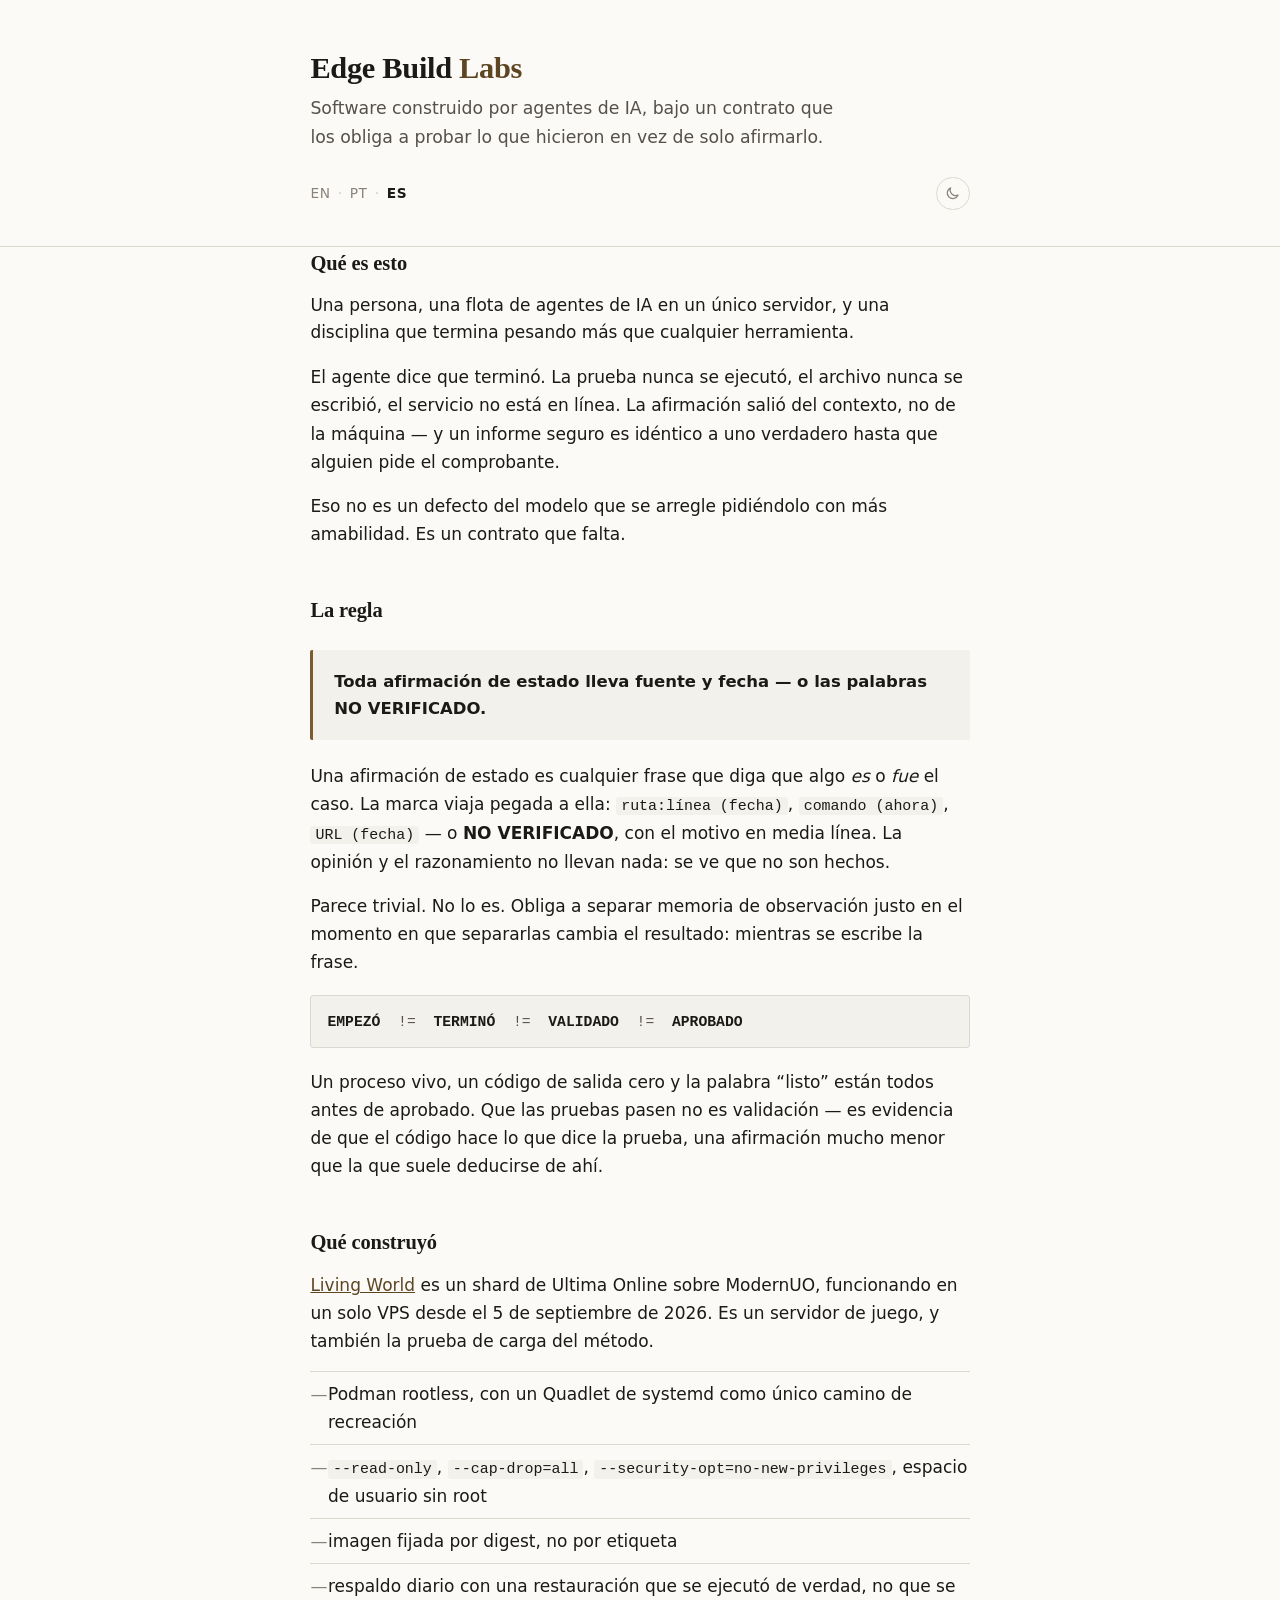
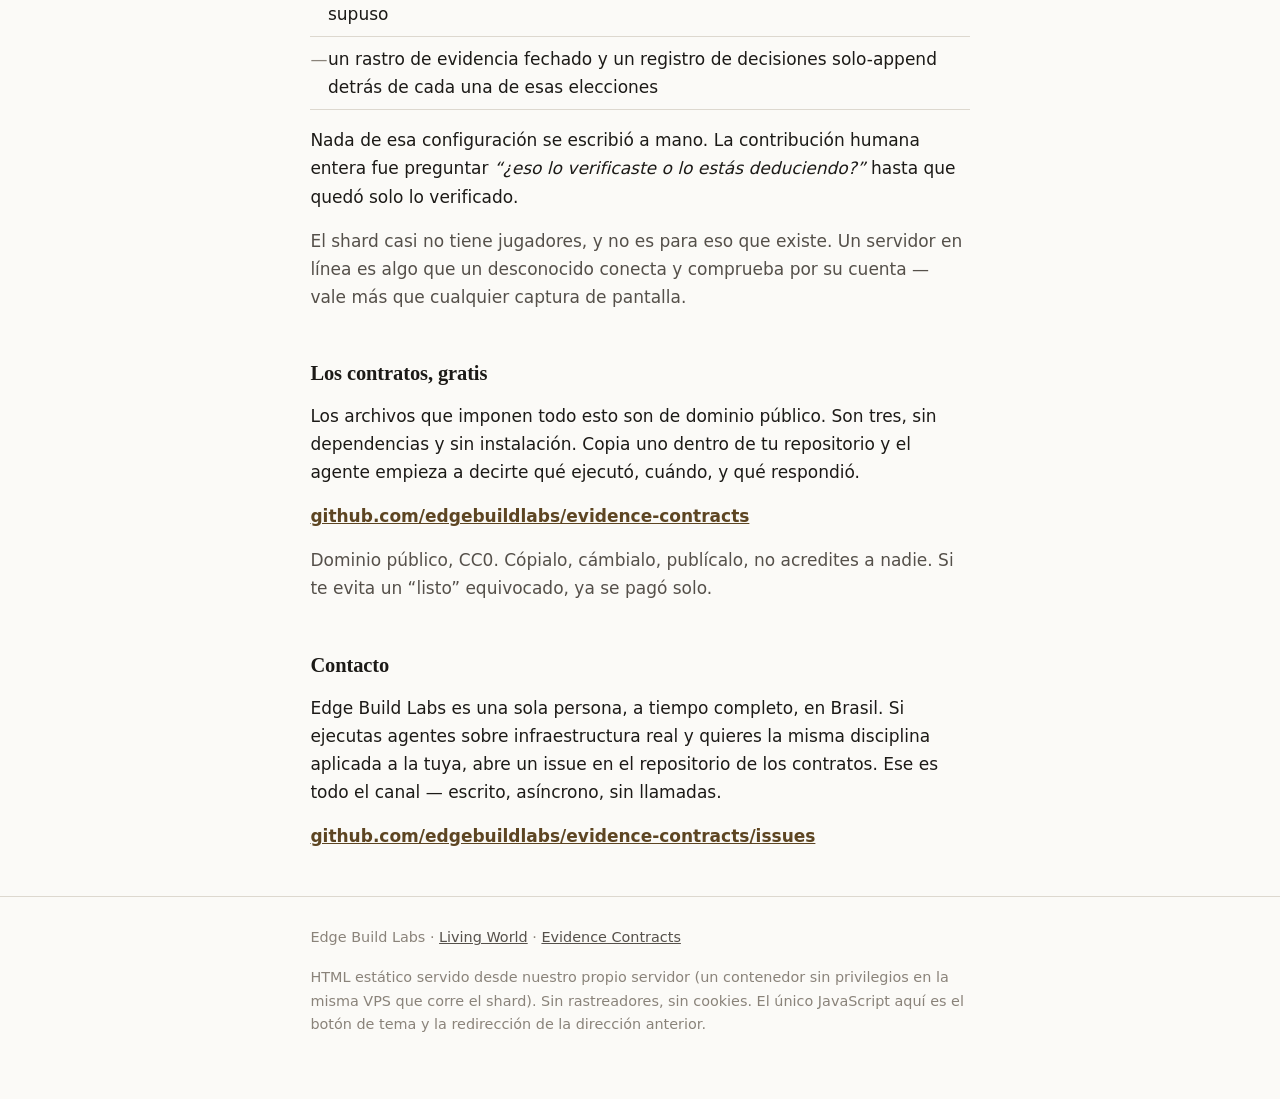
==== es/index.html @ a61e79c3 "Rodape: o site e servido do nosso proprio servidor desde 17/09, nao mais pelo GitHub Pages" ====
<!doctype html>
<html lang="es">
<head>
<meta charset="utf-8">
<script>if(location.hostname==="edgebuildlabs.github.io"){location.replace("https://edgebuildlabs.tech"+location.pathname+location.search+location.hash)}</script>
<script>(function(){var d=document.documentElement;d.className+=" js";try{var t=localStorage.getItem("theme");if(t==="dark"||t==="light"){d.setAttribute("data-theme",t)}}catch(e){}})();</script>
<meta name="viewport" content="width=device-width, initial-scale=1">
<title>Edge Build Labs — software construido por IA, bajo un contrato que la obliga a probar lo que hizo</title>
<meta name="description" content="Una persona, una flota de agentes de IA, y una disciplina: toda afirmación de estado lleva fuente y fecha, o las palabras NO VERIFICADO.">
<meta property="og:title" content="Edge Build Labs">
<meta property="og:description" content="Software construido por IA, bajo un contrato que la obliga a probar lo que hizo.">
<meta property="og:type" content="website">
<meta property="og:image" content="https://edgebuildlabs.tech/img/og-card-es.png">
<meta property="og:image:width" content="1200">
<meta property="og:image:height" content="630">
<meta property="og:image:alt" content="Edge Build Labs — software construido por IA, bajo un contrato que lo obliga a probar lo que hizo">
<meta name="twitter:card" content="summary_large_image">
<meta property="og:url" content="https://edgebuildlabs.tech/es/">
<link rel="canonical" href="https://edgebuildlabs.tech/es/">
<link rel="alternate" hreflang="en" href="https://edgebuildlabs.tech/">
<link rel="alternate" hreflang="pt" href="https://edgebuildlabs.tech/pt/">
<link rel="alternate" hreflang="es" href="https://edgebuildlabs.tech/es/">
<link rel="icon" href="/favicon.svg" type="image/svg+xml">
<link rel="stylesheet" href="../css/style.css">
<script src="../js/theme.js" defer></script>
</head>
<body>

<header>
  <div class="wrap">
    <h1 class="brand">Edge Build<span>&nbsp;Labs</span></h1>
    <p class="tagline">Software construido por agentes de IA, bajo un contrato que los obliga a probar lo que hicieron en vez de solo afirmarlo.</p>
    <nav class="lang">
      <a href="/">EN</a><span class="sep">·</span><a href="/pt/">PT</a><span class="sep">·</span><strong>ES</strong>
      <button type="button" id="theme-toggle" class="theme-toggle" aria-label="Tema oscuro" title="Tema oscuro" aria-pressed="false"><svg class="sun" viewBox="0 0 24 24" aria-hidden="true" focusable="false"><circle cx="12" cy="12" r="4"/><path d="M12 2v2M12 20v2M4.9 4.9l1.4 1.4M17.7 17.7l1.4 1.4M2 12h2M20 12h2M4.9 19.1l1.4-1.4M17.7 6.3l1.4-1.4"/></svg><svg class="moon" viewBox="0 0 24 24" aria-hidden="true" focusable="false"><path d="M20 14.5A8 8 0 0 1 9.5 4a8 8 0 1 0 10.5 10.5z"/></svg></button>
    </nav>
  </div>
</header>

<main class="wrap">

  <section>
    <h2>Qué es esto</h2>
    <p class="lead">Una persona, una flota de agentes de IA en un único servidor, y una disciplina que termina pesando más que cualquier herramienta.</p>
    <p>El agente dice que terminó. La prueba nunca se ejecutó, el archivo nunca se escribió, el servicio no está en línea. La afirmación salió del contexto, no de la máquina — y un informe seguro es idéntico a uno verdadero hasta que alguien pide el comprobante.</p>
    <p>Eso no es un defecto del modelo que se arregle pidiéndolo con más amabilidad. Es un contrato que falta.</p>
  </section>

  <section>
    <h2>La regla</h2>
    <blockquote class="rule">
      <p><strong>Toda afirmación de estado lleva fuente y fecha — o las palabras NO VERIFICADO.</strong></p>
    </blockquote>
    <p>Una afirmación de estado es cualquier frase que diga que algo <em>es</em> o <em>fue</em> el caso. La marca viaja pegada a ella: <code>ruta:línea (fecha)</code>, <code>comando (ahora)</code>, <code>URL (fecha)</code> — o <strong>NO VERIFICADO</strong>, con el motivo en media línea. La opinión y el razonamiento no llevan nada: se ve que no son hechos.</p>
    <p>Parece trivial. No lo es. Obliga a separar memoria de observación justo en el momento en que separarlas cambia el resultado: mientras se escribe la frase.</p>
    <div class="ladder"><b>EMPEZÓ</b> &nbsp;!=&nbsp; <b>TERMINÓ</b> &nbsp;!=&nbsp; <b>VALIDADO</b> &nbsp;!=&nbsp; <b>APROBADO</b></div>
    <p>Un proceso vivo, un código de salida cero y la palabra &ldquo;listo&rdquo; están todos antes de aprobado. Que las pruebas pasen no es validación — es evidencia de que el código hace lo que dice la prueba, una afirmación mucho menor que la que suele deducirse de ahí.</p>
  </section>

  <section>
    <h2>Qué construyó</h2>
    <p><a href="https://livingworld.edgebuildlabs.tech/">Living World</a> es un shard de Ultima Online sobre ModernUO, funcionando en un solo VPS desde el 5 de septiembre de 2026. Es un servidor de juego, y también la prueba de carga del método.</p>
    <ul class="facts">
      <li>Podman rootless, con un Quadlet de systemd como único camino de recreación</li>
      <li><code>--read-only</code>, <code>--cap-drop=all</code>, <code>--security-opt=no-new-privileges</code>, espacio de usuario sin root</li>
      <li>imagen fijada por digest, no por etiqueta</li>
      <li>respaldo diario con una restauración que se ejecutó de verdad, no que se supuso</li>
      <li>un rastro de evidencia fechado y un registro de decisiones solo-append detrás de cada una de esas elecciones</li>
    </ul>
    <p>Nada de esa configuración se escribió a mano. La contribución humana entera fue preguntar <em>&ldquo;¿eso lo verificaste o lo estás deduciendo?&rdquo;</em> hasta que quedó solo lo verificado.</p>
    <p class="quiet">El shard casi no tiene jugadores, y no es para eso que existe. Un servidor en línea es algo que un desconocido conecta y comprueba por su cuenta — vale más que cualquier captura de pantalla.</p>
  </section>

  <section>
    <h2>Los contratos, gratis</h2>
    <p>Los archivos que imponen todo esto son de dominio público. Son tres, sin dependencias y sin instalación. Copia uno dentro de tu repositorio y el agente empieza a decirte qué ejecutó, cuándo, y qué respondió.</p>
    <p><a href="https://github.com/edgebuildlabs/evidence-contracts"><strong>github.com/edgebuildlabs/evidence-contracts</strong></a></p>
    <p class="quiet">Dominio público, CC0. Cópialo, cámbialo, publícalo, no acredites a nadie. Si te evita un &ldquo;listo&rdquo; equivocado, ya se pagó solo.</p>
  </section>

  <section>
    <h2>Contacto</h2>
    <p>Edge Build Labs es una sola persona, a tiempo completo, en Brasil. Si ejecutas agentes sobre infraestructura real y quieres la misma disciplina aplicada a la tuya, abre un issue en el repositorio de los contratos. Ese es todo el canal — escrito, asíncrono, sin llamadas.</p>
    <p><a href="https://github.com/edgebuildlabs/evidence-contracts/issues"><strong>github.com/edgebuildlabs/evidence-contracts/issues</strong></a></p>
  </section>

</main>

<footer>
  <div class="wrap">
    <p>Edge Build Labs · <a href="https://livingworld.edgebuildlabs.tech/">Living World</a> · <a href="https://github.com/edgebuildlabs/evidence-contracts">Evidence Contracts</a></p>
    <p>HTML estático servido desde nuestro propio servidor (un contenedor sin privilegios en la misma VPS que corre el shard). Sin rastreadores, sin cookies. El único JavaScript aquí es el botón de tema y la redirección de la dirección anterior.</p>
  </div>
</footer>

</body>
</html>
---- css/style.css ----
/* Edge Build Labs — one stylesheet, no build, no CDN.
   Theme: light by default; dark when the visitor chose it (html[data-theme="dark"])
   or, with no choice stored, when the system prefers dark. */

:root {
  color-scheme: light;
  --bg:        #fbfaf7;
  --bg-panel:  #f3f1ec;
  --ink:       #1c1a17;
  --ink-soft:  #55504a;
  --ink-faint: #8a837a;
  --rule:      #ddd8cf;
  --accent:    #7a5c2e;
  --accent-ink:#5d4522;
  --icon-sun:  none;
  --icon-moon: block;
  --mono: ui-monospace, SFMono-Regular, "SF Mono", Menlo, Consolas, monospace;
  --sans: ui-sans-serif, system-ui, -apple-system, "Segoe UI", Roboto, Helvetica, Arial, sans-serif;
  --serif: Georgia, "Iowan Old Style", "Palatino Linotype", "Times New Roman", serif;
}

/* The dark set appears twice on purpose: once for the explicit choice, once for
   the system preference when nothing was chosen. Keep both in sync. */
:root[data-theme="dark"] {
  color-scheme: dark;
  --bg:        #14130f;
  --bg-panel:  #1d1b16;
  --ink:       #ece7dd;
  --ink-soft:  #b3aca0;
  --ink-faint: #7e776c;
  --rule:      #33302a;
  --accent:    #d7b174;
  --accent-ink:#e6c68f;
  --icon-sun:  block;
  --icon-moon: none;
}

@media (prefers-color-scheme: dark) {
  :root:not([data-theme="light"]) {
    color-scheme: dark;
    --bg:        #14130f;
    --bg-panel:  #1d1b16;
    --ink:       #ece7dd;
    --ink-soft:  #b3aca0;
    --ink-faint: #7e776c;
    --rule:      #33302a;
    --accent:    #d7b174;
    --accent-ink:#e6c68f;
    --icon-sun:  block;
    --icon-moon: none;
  }
}

* { box-sizing: border-box; }

html { -webkit-text-size-adjust: 100%; }

body {
  margin: 0;
  background: var(--bg);
  color: var(--ink);
  font-family: var(--sans);
  font-size: 17px;
  line-height: 1.65;
}

.wrap {
  max-width: 44rem;
  margin: 0 auto;
  padding: 0 1.4rem;
}

/* ---------- header ---------- */

header {
  border-bottom: 1px solid var(--rule);
  padding: 3.2rem 0 2.2rem;
}

.brand {
  font-family: var(--serif);
  font-size: 1.9rem;
  line-height: 1.15;
  letter-spacing: -0.01em;
  margin: 0 0 0.5rem;
}

.brand span { color: var(--accent-ink); }

.tagline {
  margin: 0;
  color: var(--ink-soft);
  font-size: 1.08rem;
  max-width: 34rem;
}

nav.lang {
  display: flex;
  align-items: center;
  margin-top: 1.6rem;
  font-size: 0.86rem;
  letter-spacing: 0.04em;
  text-transform: uppercase;
  color: var(--ink-faint);
}

nav.lang a { color: var(--ink-faint); text-decoration: none; }
nav.lang a:hover { color: var(--accent-ink); text-decoration: underline; }
nav.lang strong { color: var(--ink); font-weight: 600; }
nav.lang .sep { opacity: 0.4; padding: 0 0.45rem; }

/* ---------- theme switch (shown only when the script is running) ---------- */

.theme-toggle { display: none; }

html.js .theme-toggle {
  display: inline-flex;
  align-items: center;
  justify-content: center;
  margin-left: auto;
  width: 2.1rem;
  height: 2.1rem;
  padding: 0;
  border: 1px solid var(--rule);
  border-radius: 999px;
  background: transparent;
  color: var(--ink-faint);
  cursor: pointer;
  -webkit-appearance: none;
  appearance: none;
}

.theme-toggle:hover { color: var(--accent-ink); border-color: var(--accent); }
.theme-toggle:focus-visible { outline: 2px solid var(--accent); outline-offset: 2px; }

.theme-toggle svg {
  width: 1.05rem;
  height: 1.05rem;
  fill: none;
  stroke: currentColor;
  stroke-width: 1.8;
  stroke-linecap: round;
  stroke-linejoin: round;
}

.theme-toggle .sun  { display: var(--icon-sun); }
.theme-toggle .moon { display: var(--icon-moon); }

/* ---------- sections ---------- */

main { padding: 2.6rem 0 1rem; }

section { margin: 0 0 2.9rem; }

h2 {
  font-family: var(--serif);
  font-size: 1.28rem;
  font-weight: 600;
  letter-spacing: -0.005em;
  margin: 0 0 0.7rem;
}

p { margin: 0 0 1rem; }

a { color: var(--accent-ink); }
a:hover { text-decoration-thickness: 2px; }

strong { font-weight: 640; }

.lead { font-size: 1.06rem; }

.quiet { color: var(--ink-soft); }

/* ---------- the rule block ---------- */

blockquote.rule {
  margin: 1.4rem 0;
  padding: 1.1rem 1.3rem;
  background: var(--bg-panel);
  border-left: 3px solid var(--accent);
  border-radius: 2px;
}

blockquote.rule p { margin: 0; font-size: 1.03rem; }

/* ---------- ladder ---------- */

.ladder {
  font-family: var(--mono);
  font-size: 0.92rem;
  background: var(--bg-panel);
  border: 1px solid var(--rule);
  border-radius: 3px;
  padding: 0.85rem 1rem;
  margin: 1.2rem 0;
  overflow-x: auto;
  white-space: nowrap;
  color: var(--ink-soft);
}

.ladder b { color: var(--ink); font-weight: 600; }

/* ---------- fact list ---------- */

ul.facts {
  list-style: none;
  margin: 1rem 0;
  padding: 0;
}

ul.facts li {
  padding: 0.5rem 0 0.5rem 1.1rem;
  border-top: 1px solid var(--rule);
  position: relative;
}

ul.facts li:last-child { border-bottom: 1px solid var(--rule); }

ul.facts li::before {
  content: "\2014";
  position: absolute;
  left: 0;
  color: var(--ink-faint);
}

code {
  font-family: var(--mono);
  font-size: 0.88em;
  background: var(--bg-panel);
  padding: 0.08em 0.34em;
  border-radius: 3px;
}

/* ---------- footer ---------- */

footer {
  border-top: 1px solid var(--rule);
  margin-top: 1.5rem;
  padding: 1.8rem 0 3rem;
  color: var(--ink-faint);
  font-size: 0.9rem;
}

footer a { color: var(--ink-soft); }

/* ---------- small screens ---------- */

@media (max-width: 30rem) {
  body { font-size: 16px; }
  header { padding-top: 2.4rem; }
  .brand { font-size: 1.6rem; }
}

@media (prefers-reduced-motion: no-preference) {
  a { transition: color 120ms ease; }
}
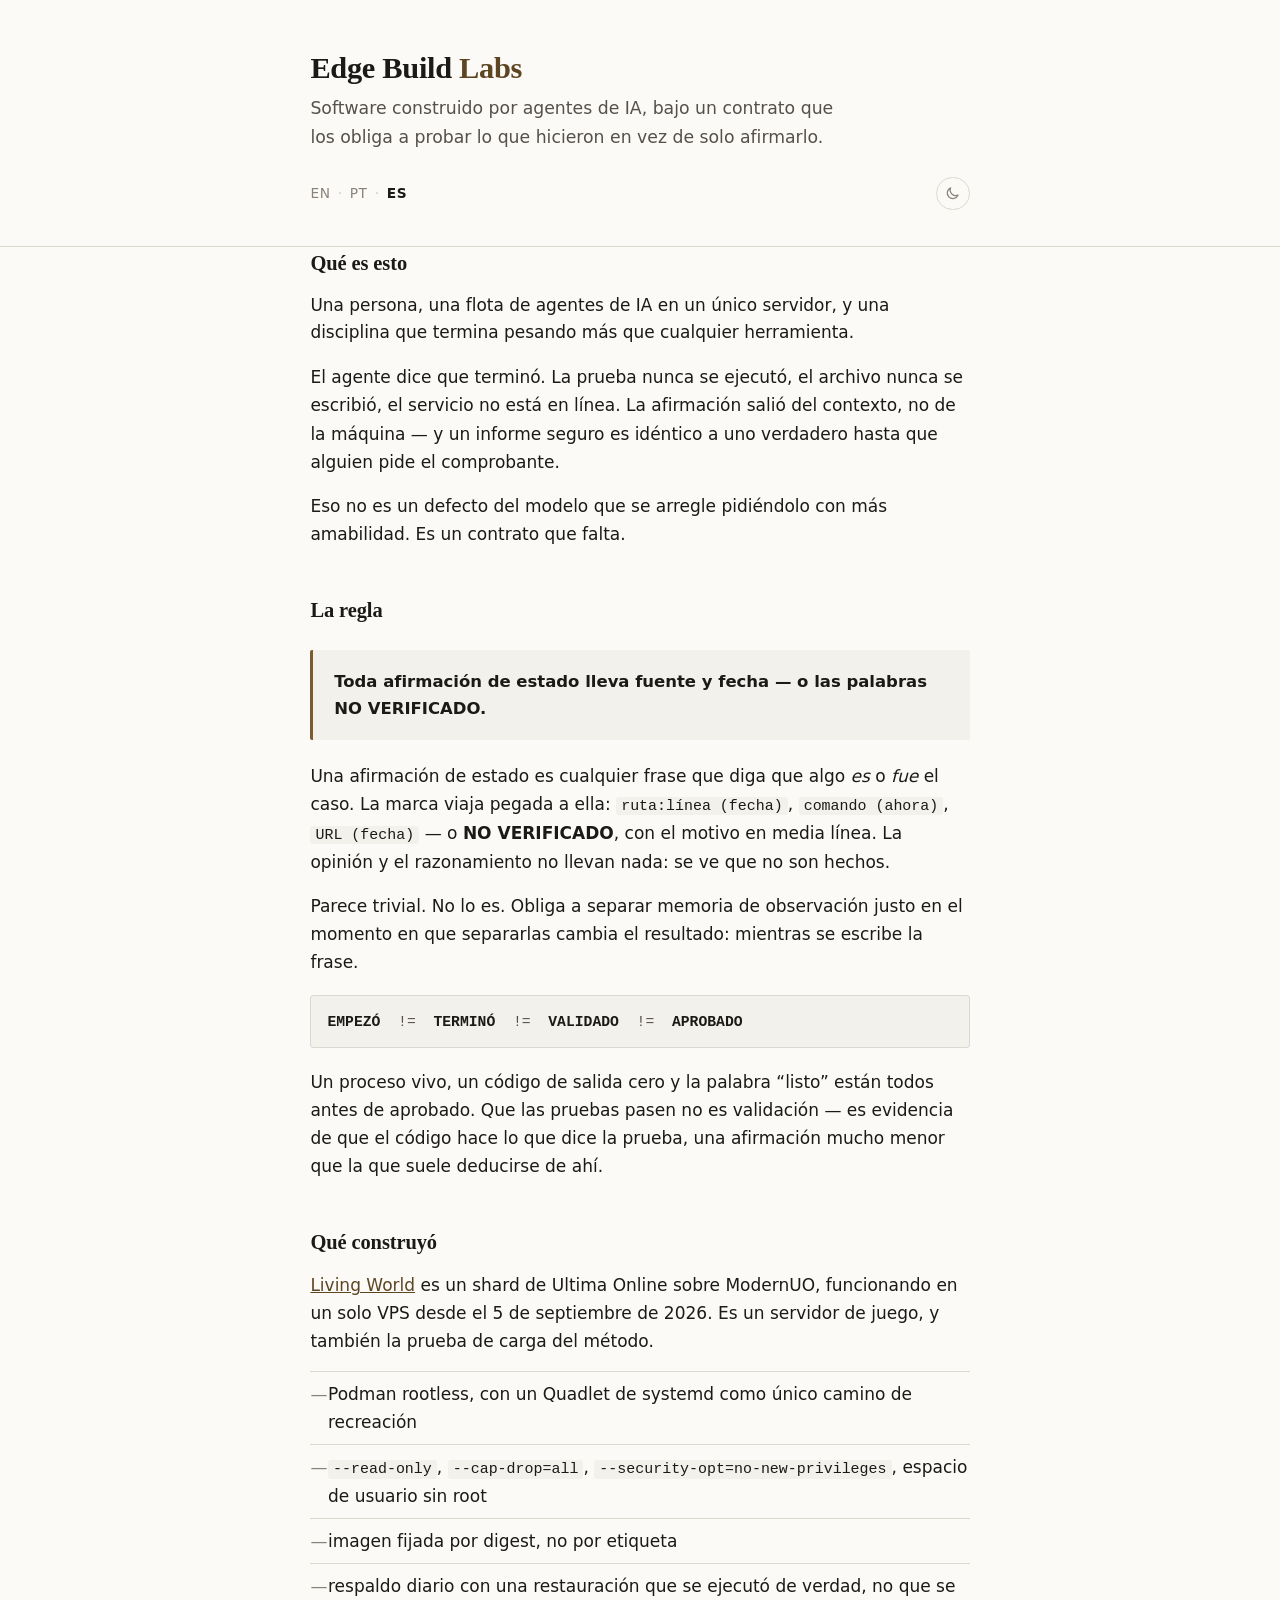
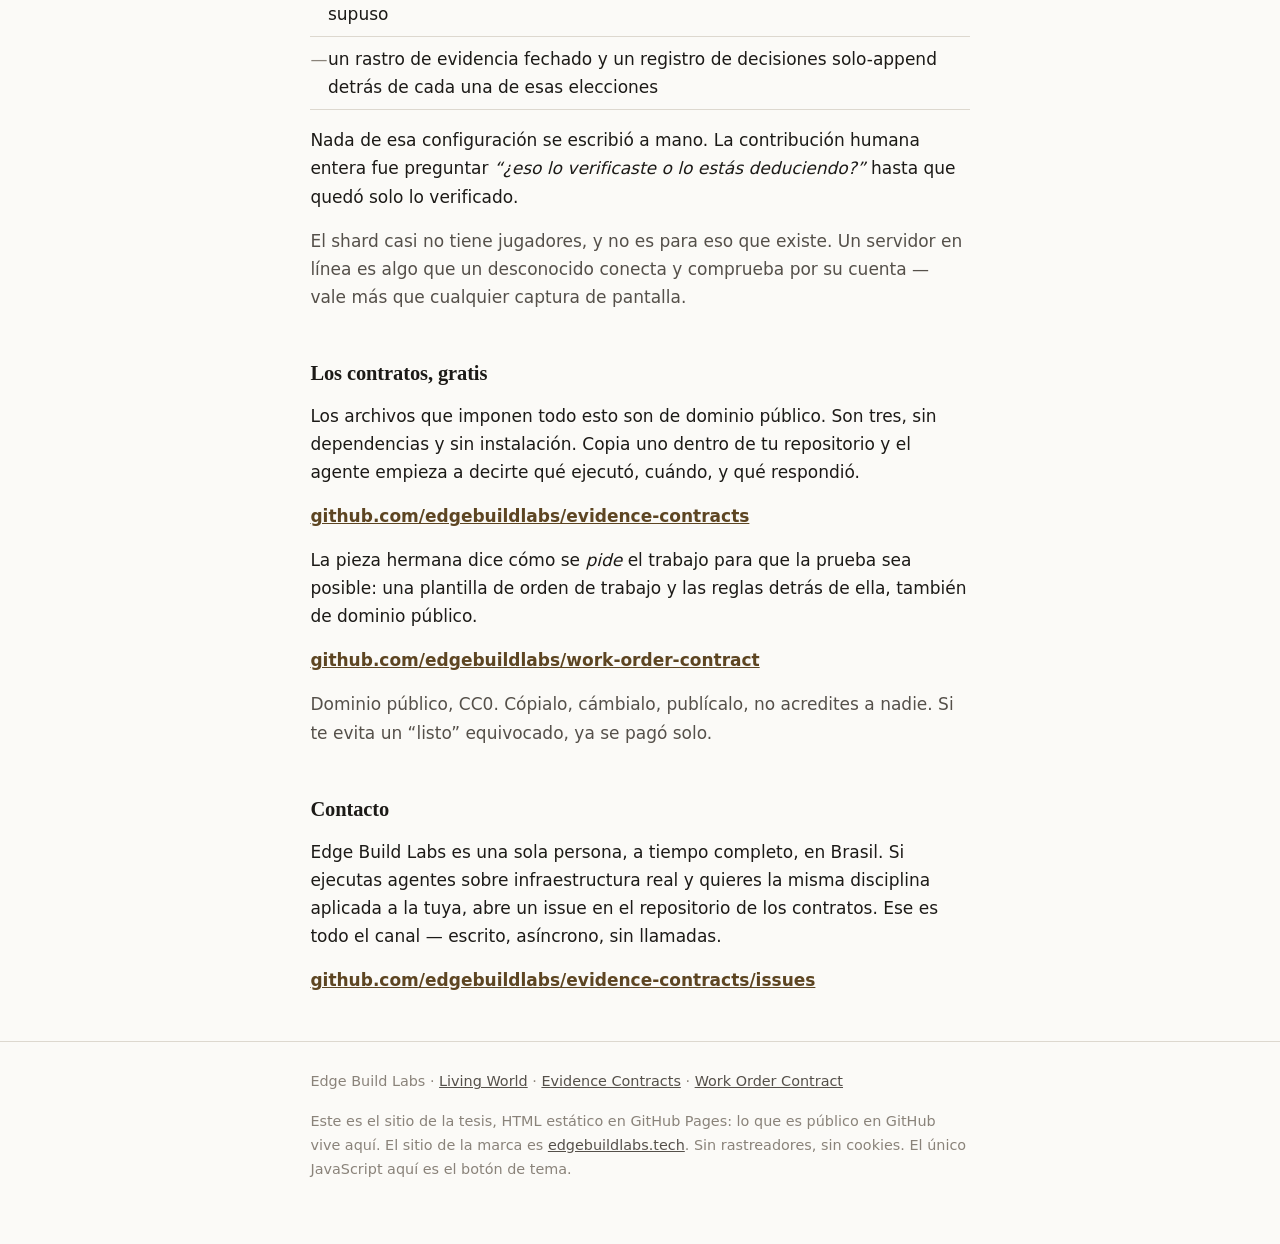
==== commit dee8de3c: "O github.io volta a ser o site da tese: sem redirect, metadados proprios, secao dos contratos ganha " ====
--- a/es/index.html
+++ b/es/index.html
@@ -2,7 +2,6 @@
 <html lang="es">
 <head>
 <meta charset="utf-8">
-<script>if(location.hostname==="edgebuildlabs.github.io"){location.replace("https://edgebuildlabs.tech"+location.pathname+location.search+location.hash)}</script>
 <script>(function(){var d=document.documentElement;d.className+=" js";try{var t=localStorage.getItem("theme");if(t==="dark"||t==="light"){d.setAttribute("data-theme",t)}}catch(e){}})();</script>
 <meta name="viewport" content="width=device-width, initial-scale=1">
 <title>Edge Build Labs — software construido por IA, bajo un contrato que la obliga a probar lo que hizo</title>
@@ -15,11 +14,11 @@
 <meta property="og:image:height" content="630">
 <meta property="og:image:alt" content="Edge Build Labs — software construido por IA, bajo un contrato que lo obliga a probar lo que hizo">
 <meta name="twitter:card" content="summary_large_image">
-<meta property="og:url" content="https://edgebuildlabs.tech/es/">
-<link rel="canonical" href="https://edgebuildlabs.tech/es/">
-<link rel="alternate" hreflang="en" href="https://edgebuildlabs.tech/">
-<link rel="alternate" hreflang="pt" href="https://edgebuildlabs.tech/pt/">
-<link rel="alternate" hreflang="es" href="https://edgebuildlabs.tech/es/">
+<meta property="og:url" content="https://edgebuildlabs.github.io/es/">
+<link rel="canonical" href="https://edgebuildlabs.github.io/es/">
+<link rel="alternate" hreflang="en" href="https://edgebuildlabs.github.io/">
+<link rel="alternate" hreflang="pt" href="https://edgebuildlabs.github.io/pt/">
+<link rel="alternate" hreflang="es" href="https://edgebuildlabs.github.io/es/">
 <link rel="icon" href="/favicon.svg" type="image/svg+xml">
 <link rel="stylesheet" href="../css/style.css">
 <script src="../js/theme.js" defer></script>
@@ -75,6 +74,8 @@
     <h2>Los contratos, gratis</h2>
     <p>Los archivos que imponen todo esto son de dominio público. Son tres, sin dependencias y sin instalación. Copia uno dentro de tu repositorio y el agente empieza a decirte qué ejecutó, cuándo, y qué respondió.</p>
     <p><a href="https://github.com/edgebuildlabs/evidence-contracts"><strong>github.com/edgebuildlabs/evidence-contracts</strong></a></p>
+    <p>La pieza hermana dice cómo se <em>pide</em> el trabajo para que la prueba sea posible: una plantilla de orden de trabajo y las reglas detrás de ella, también de dominio público.</p>
+    <p><a href="https://github.com/edgebuildlabs/work-order-contract"><strong>github.com/edgebuildlabs/work-order-contract</strong></a></p>
     <p class="quiet">Dominio público, CC0. Cópialo, cámbialo, publícalo, no acredites a nadie. Si te evita un &ldquo;listo&rdquo; equivocado, ya se pagó solo.</p>
   </section>
 
@@ -88,8 +89,8 @@
 
 <footer>
   <div class="wrap">
-    <p>Edge Build Labs · <a href="https://livingworld.edgebuildlabs.tech/">Living World</a> · <a href="https://github.com/edgebuildlabs/evidence-contracts">Evidence Contracts</a></p>
-    <p>HTML estático servido desde nuestro propio servidor (un contenedor sin privilegios en la misma VPS que corre el shard). Sin rastreadores, sin cookies. El único JavaScript aquí es el botón de tema y la redirección de la dirección anterior.</p>
+    <p>Edge Build Labs · <a href="https://livingworld.edgebuildlabs.tech/">Living World</a> · <a href="https://github.com/edgebuildlabs/evidence-contracts">Evidence Contracts</a> · <a href="https://github.com/edgebuildlabs/work-order-contract">Work Order Contract</a></p>
+    <p>Este es el sitio de la tesis, HTML estático en GitHub Pages: lo que es público en GitHub vive aquí. El sitio de la marca es <a href="https://edgebuildlabs.tech/">edgebuildlabs.tech</a>. Sin rastreadores, sin cookies. El único JavaScript aquí es el botón de tema.</p>
   </div>
 </footer>
 
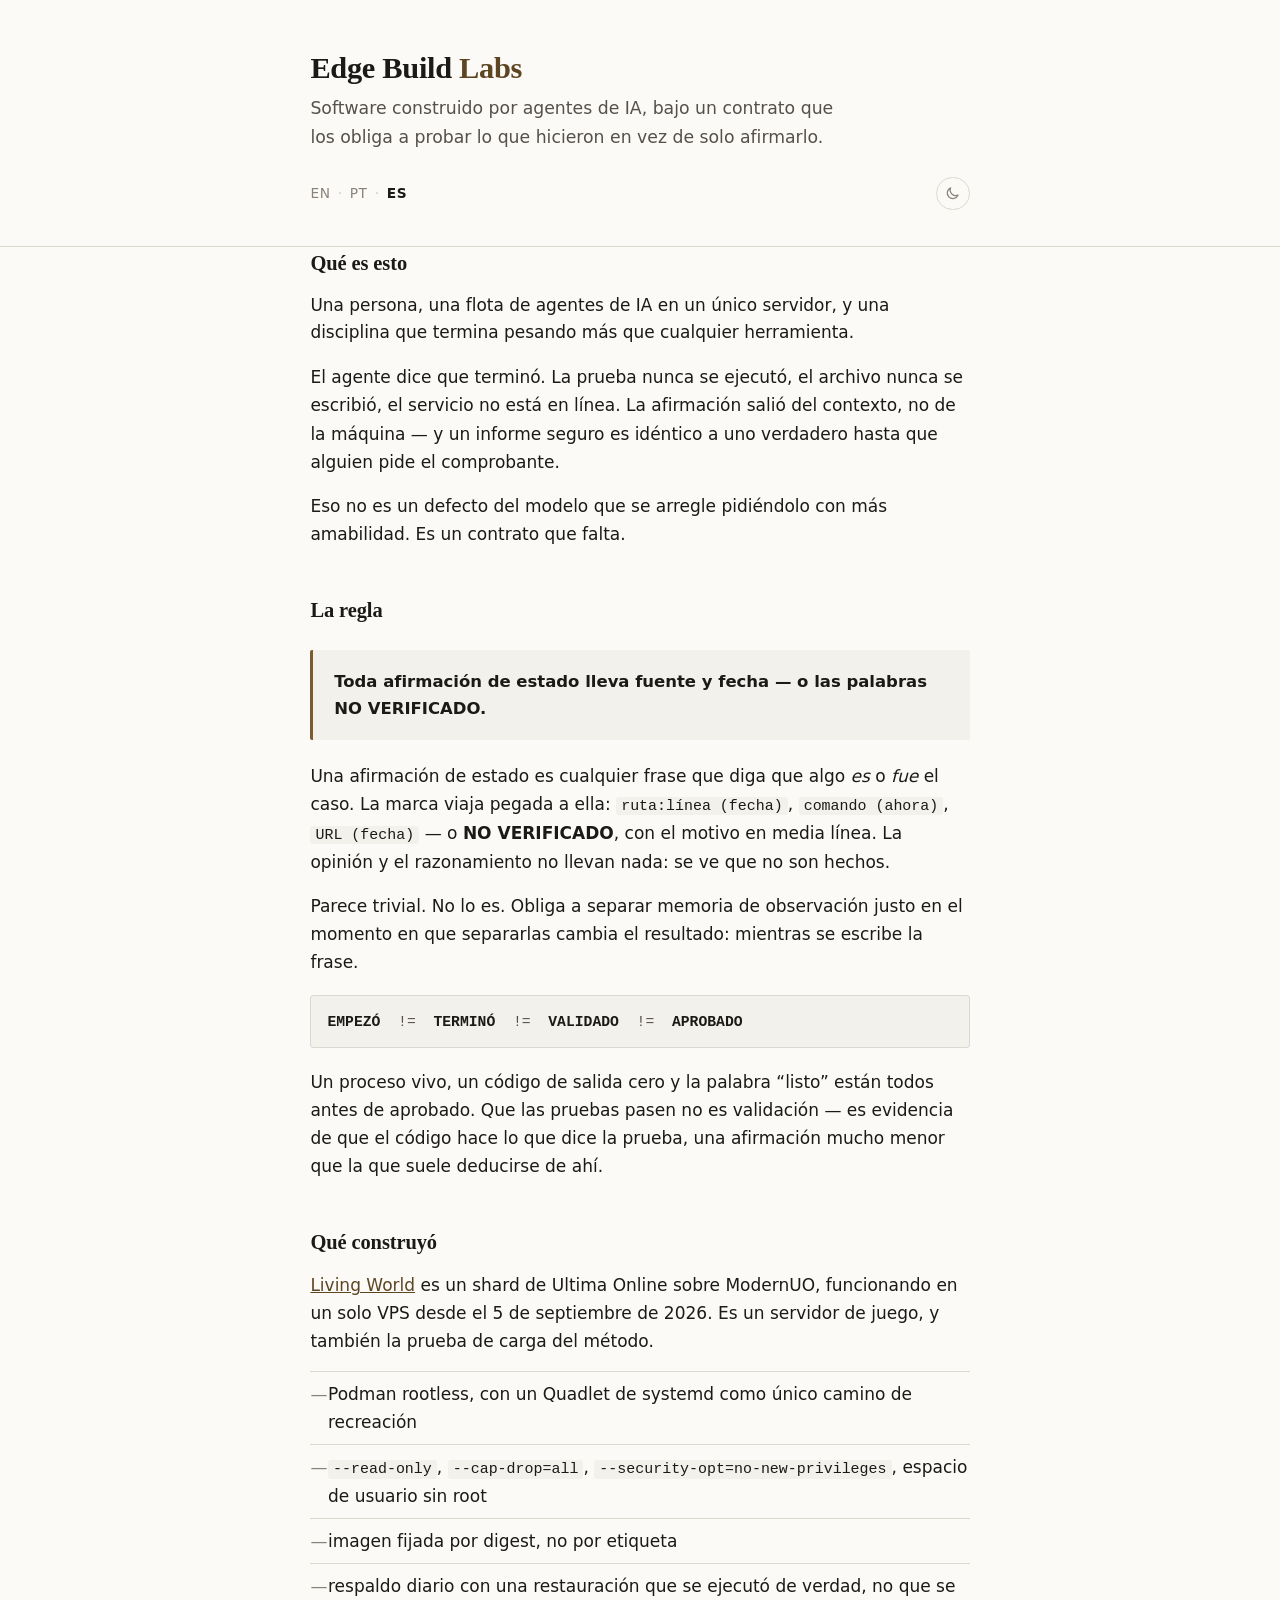
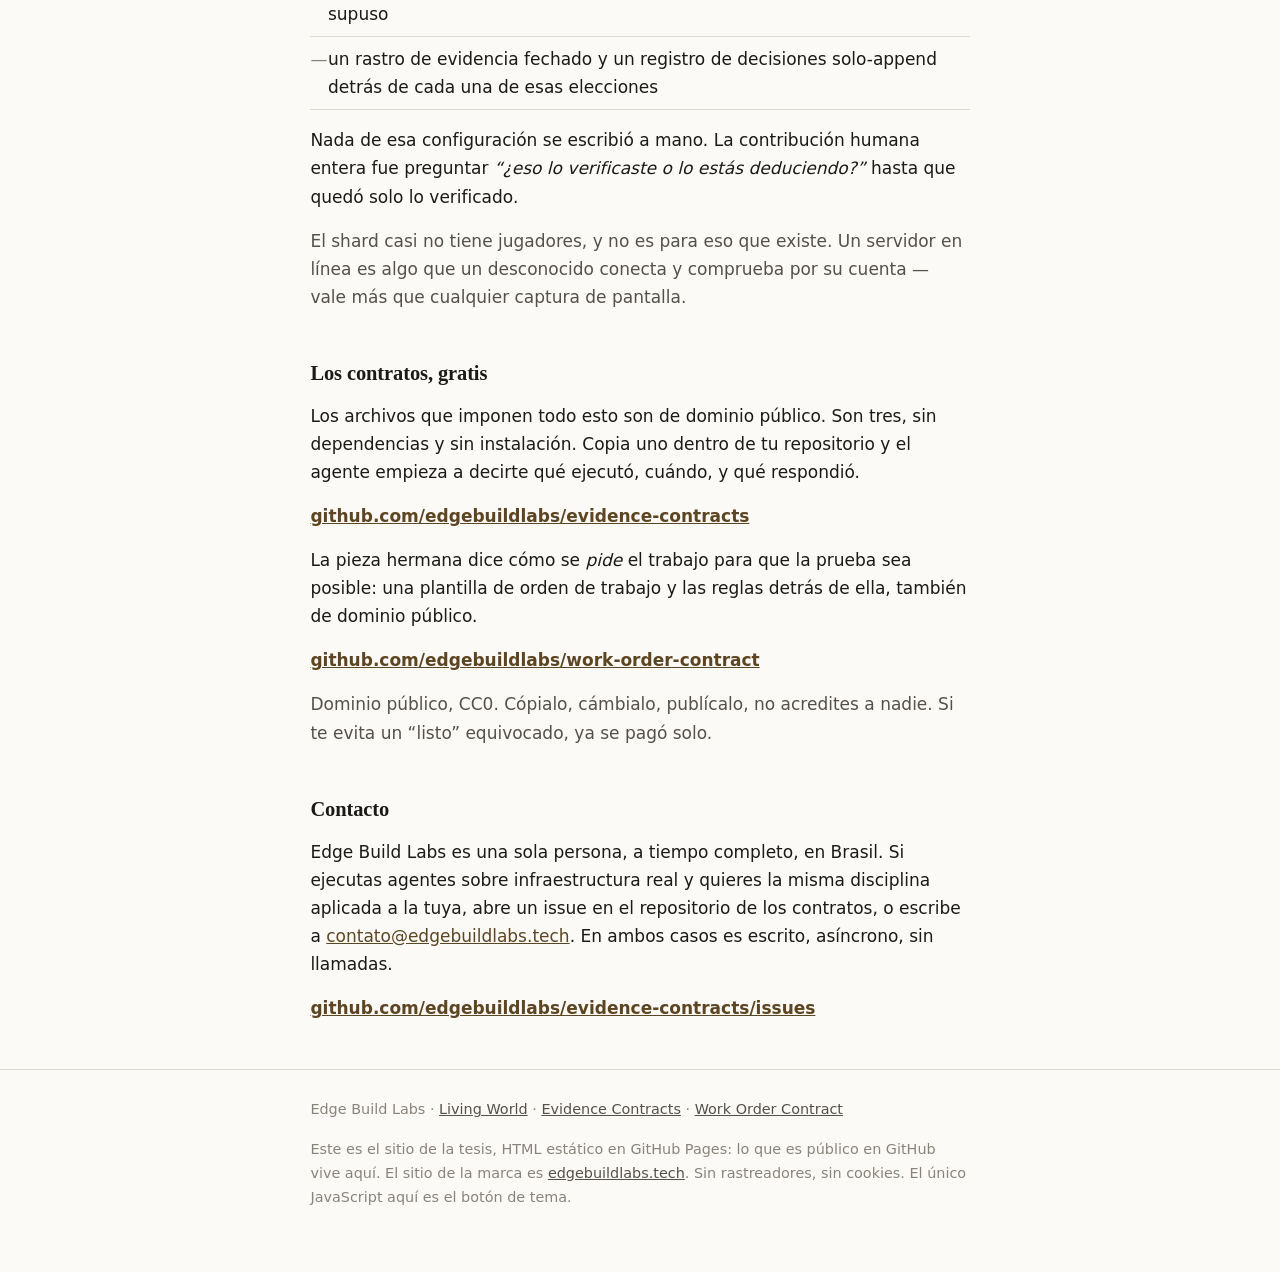
==== commit 69febd6d: "Site da tese: o e-mail volta a existir, e o head ganha o capricho que os outros dois sites ja tinham" ====
--- a/es/index.html
+++ b/es/index.html
@@ -4,22 +4,35 @@
 <meta charset="utf-8">
 <script>(function(){var d=document.documentElement;d.className+=" js";try{var t=localStorage.getItem("theme");if(t==="dark"||t==="light"){d.setAttribute("data-theme",t)}}catch(e){}})();</script>
 <meta name="viewport" content="width=device-width, initial-scale=1">
+<meta name="theme-color" content="#14130f">
 <title>Edge Build Labs — software construido por IA, bajo un contrato que la obliga a probar lo que hizo</title>
 <meta name="description" content="Una persona, una flota de agentes de IA, y una disciplina: toda afirmación de estado lleva fuente y fecha, o las palabras NO VERIFICADO.">
-<meta property="og:title" content="Edge Build Labs">
+<meta property="og:title" content="Edge Build Labs — software construido por IA, bajo un contrato que la obliga a probar lo que hizo">
 <meta property="og:description" content="Software construido por IA, bajo un contrato que la obliga a probar lo que hizo.">
 <meta property="og:type" content="website">
-<meta property="og:image" content="https://edgebuildlabs.tech/img/og-card-es.png">
+<meta property="og:image" content="https://edgebuildlabs.github.io/img/og-card-es.png">
 <meta property="og:image:width" content="1200">
 <meta property="og:image:height" content="630">
 <meta property="og:image:alt" content="Edge Build Labs — software construido por IA, bajo un contrato que lo obliga a probar lo que hizo">
+<meta property="og:image:type" content="image/png">
+<meta property="og:image:secure_url" content="https://edgebuildlabs.github.io/img/og-card-es.png">
+<meta property="og:site_name" content="Edge Build Labs">
+<meta property="og:locale" content="es_ES">
+<meta property="og:locale:alternate" content="en_US">
+<meta property="og:locale:alternate" content="pt_BR">
+<meta name="twitter:title" content="Edge Build Labs — software construido por IA, bajo un contrato que la obliga a probar lo que hizo">
+<meta name="twitter:description" content="Software construido por IA, bajo un contrato que la obliga a probar lo que hizo.">
+<meta name="twitter:image" content="https://edgebuildlabs.github.io/img/og-card-es.png">
+<meta name="twitter:image:alt" content="Edge Build Labs — software construido por IA, bajo un contrato que lo obliga a probar lo que hizo">
 <meta name="twitter:card" content="summary_large_image">
 <meta property="og:url" content="https://edgebuildlabs.github.io/es/">
 <link rel="canonical" href="https://edgebuildlabs.github.io/es/">
 <link rel="alternate" hreflang="en" href="https://edgebuildlabs.github.io/">
 <link rel="alternate" hreflang="pt" href="https://edgebuildlabs.github.io/pt/">
 <link rel="alternate" hreflang="es" href="https://edgebuildlabs.github.io/es/">
+<link rel="alternate" hreflang="x-default" href="https://edgebuildlabs.github.io/">
 <link rel="icon" href="/favicon.svg" type="image/svg+xml">
+<link rel="apple-touch-icon" href="/img/icone-800.png">
 <link rel="stylesheet" href="../css/style.css">
 <script src="../js/theme.js" defer></script>
 </head>
@@ -81,7 +94,7 @@
 
   <section>
     <h2>Contacto</h2>
-    <p>Edge Build Labs es una sola persona, a tiempo completo, en Brasil. Si ejecutas agentes sobre infraestructura real y quieres la misma disciplina aplicada a la tuya, abre un issue en el repositorio de los contratos. Ese es todo el canal — escrito, asíncrono, sin llamadas.</p>
+    <p>Edge Build Labs es una sola persona, a tiempo completo, en Brasil. Si ejecutas agentes sobre infraestructura real y quieres la misma disciplina aplicada a la tuya, abre un issue en el repositorio de los contratos, o escribe a <a href="mailto:contato@edgebuildlabs.tech">contato@edgebuildlabs.tech</a>. En ambos casos es escrito, asíncrono, sin llamadas.</p>
     <p><a href="https://github.com/edgebuildlabs/evidence-contracts/issues"><strong>github.com/edgebuildlabs/evidence-contracts/issues</strong></a></p>
   </section>
 
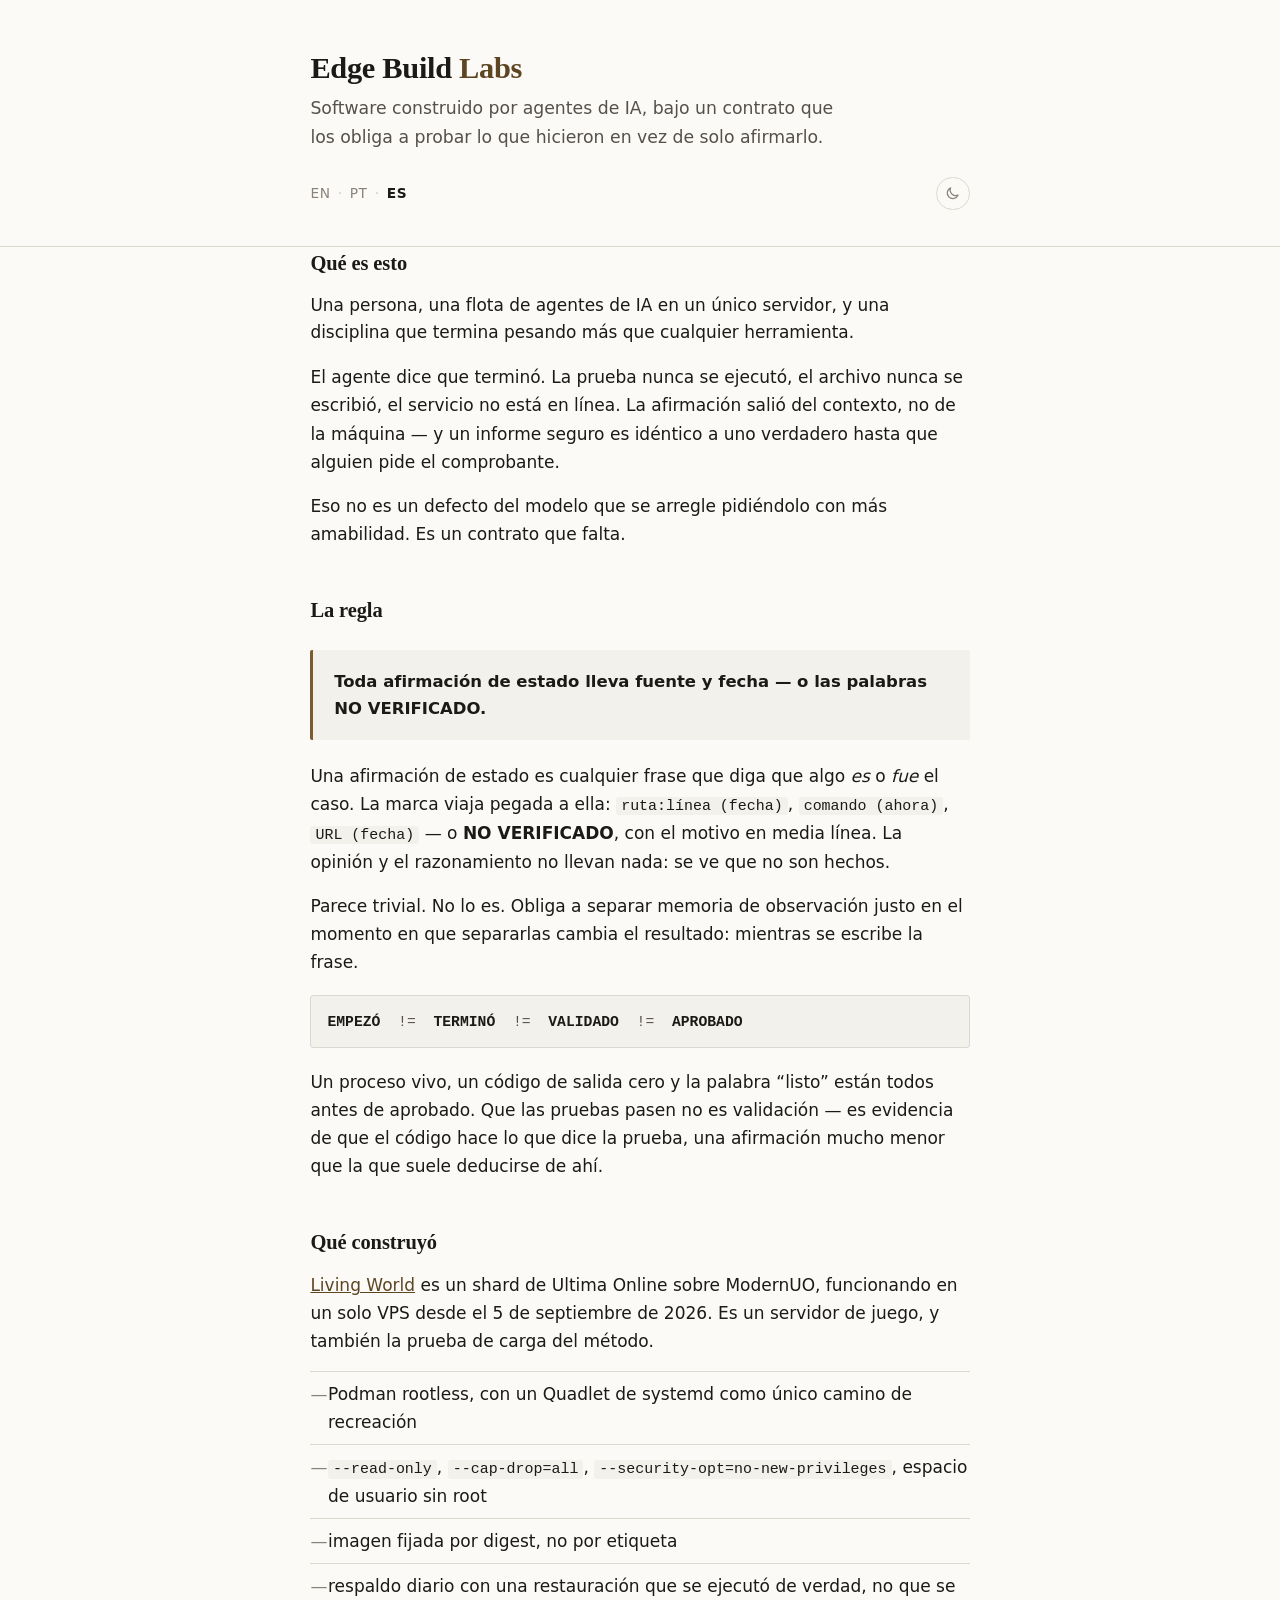
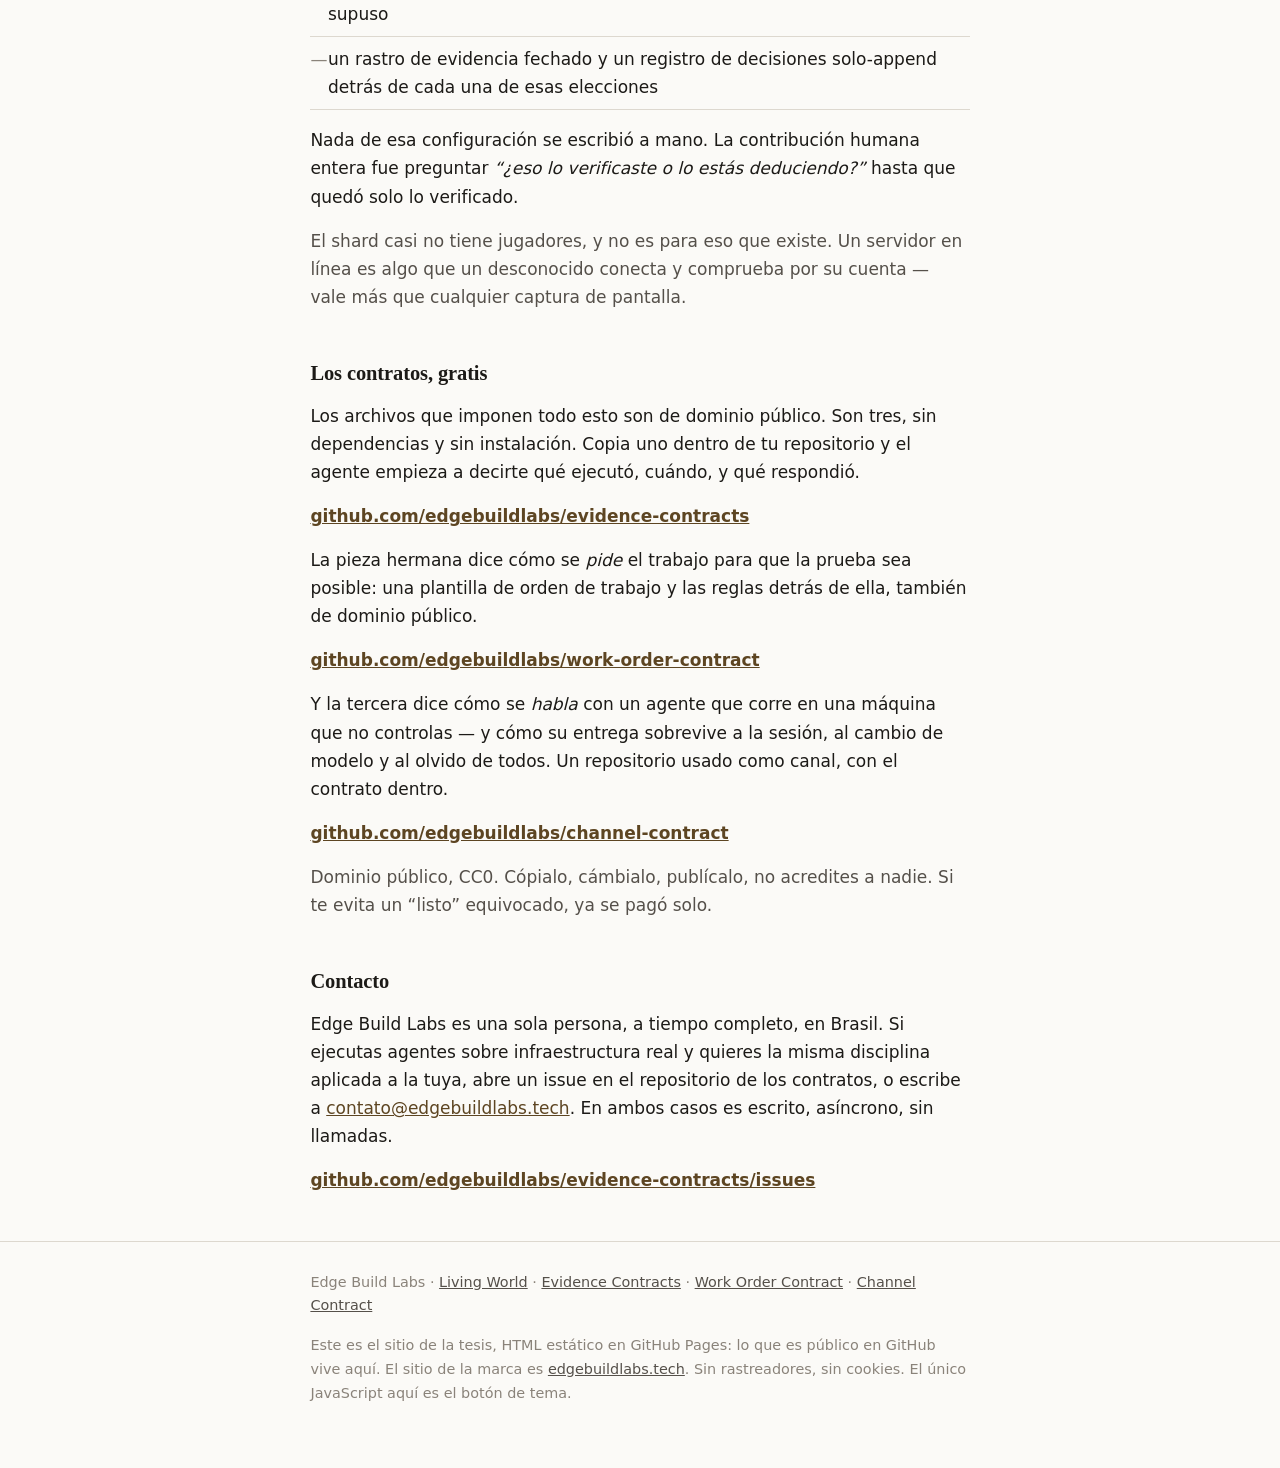
==== commit fd8917e3: "O terceiro contrato entra na secao dos contratos e no rodape, nas tres linguas channel-contract, pub" ====
--- a/es/index.html
+++ b/es/index.html
@@ -89,6 +89,8 @@
     <p><a href="https://github.com/edgebuildlabs/evidence-contracts"><strong>github.com/edgebuildlabs/evidence-contracts</strong></a></p>
     <p>La pieza hermana dice cómo se <em>pide</em> el trabajo para que la prueba sea posible: una plantilla de orden de trabajo y las reglas detrás de ella, también de dominio público.</p>
     <p><a href="https://github.com/edgebuildlabs/work-order-contract"><strong>github.com/edgebuildlabs/work-order-contract</strong></a></p>
+    <p>Y la tercera dice cómo se <em>habla</em> con un agente que corre en una máquina que no controlas &mdash; y cómo su entrega sobrevive a la sesión, al cambio de modelo y al olvido de todos. Un repositorio usado como canal, con el contrato dentro.</p>
+    <p><a href="https://github.com/edgebuildlabs/channel-contract"><strong>github.com/edgebuildlabs/channel-contract</strong></a></p>
     <p class="quiet">Dominio público, CC0. Cópialo, cámbialo, publícalo, no acredites a nadie. Si te evita un &ldquo;listo&rdquo; equivocado, ya se pagó solo.</p>
   </section>
 
@@ -102,7 +104,7 @@
 
 <footer>
   <div class="wrap">
-    <p>Edge Build Labs · <a href="https://livingworld.edgebuildlabs.tech/">Living World</a> · <a href="https://github.com/edgebuildlabs/evidence-contracts">Evidence Contracts</a> · <a href="https://github.com/edgebuildlabs/work-order-contract">Work Order Contract</a></p>
+    <p>Edge Build Labs · <a href="https://livingworld.edgebuildlabs.tech/">Living World</a> · <a href="https://github.com/edgebuildlabs/evidence-contracts">Evidence Contracts</a> · <a href="https://github.com/edgebuildlabs/work-order-contract">Work Order Contract</a> · <a href="https://github.com/edgebuildlabs/channel-contract">Channel Contract</a></p>
     <p>Este es el sitio de la tesis, HTML estático en GitHub Pages: lo que es público en GitHub vive aquí. El sitio de la marca es <a href="https://edgebuildlabs.tech/">edgebuildlabs.tech</a>. Sin rastreadores, sin cookies. El único JavaScript aquí es el botón de tema.</p>
   </div>
 </footer>
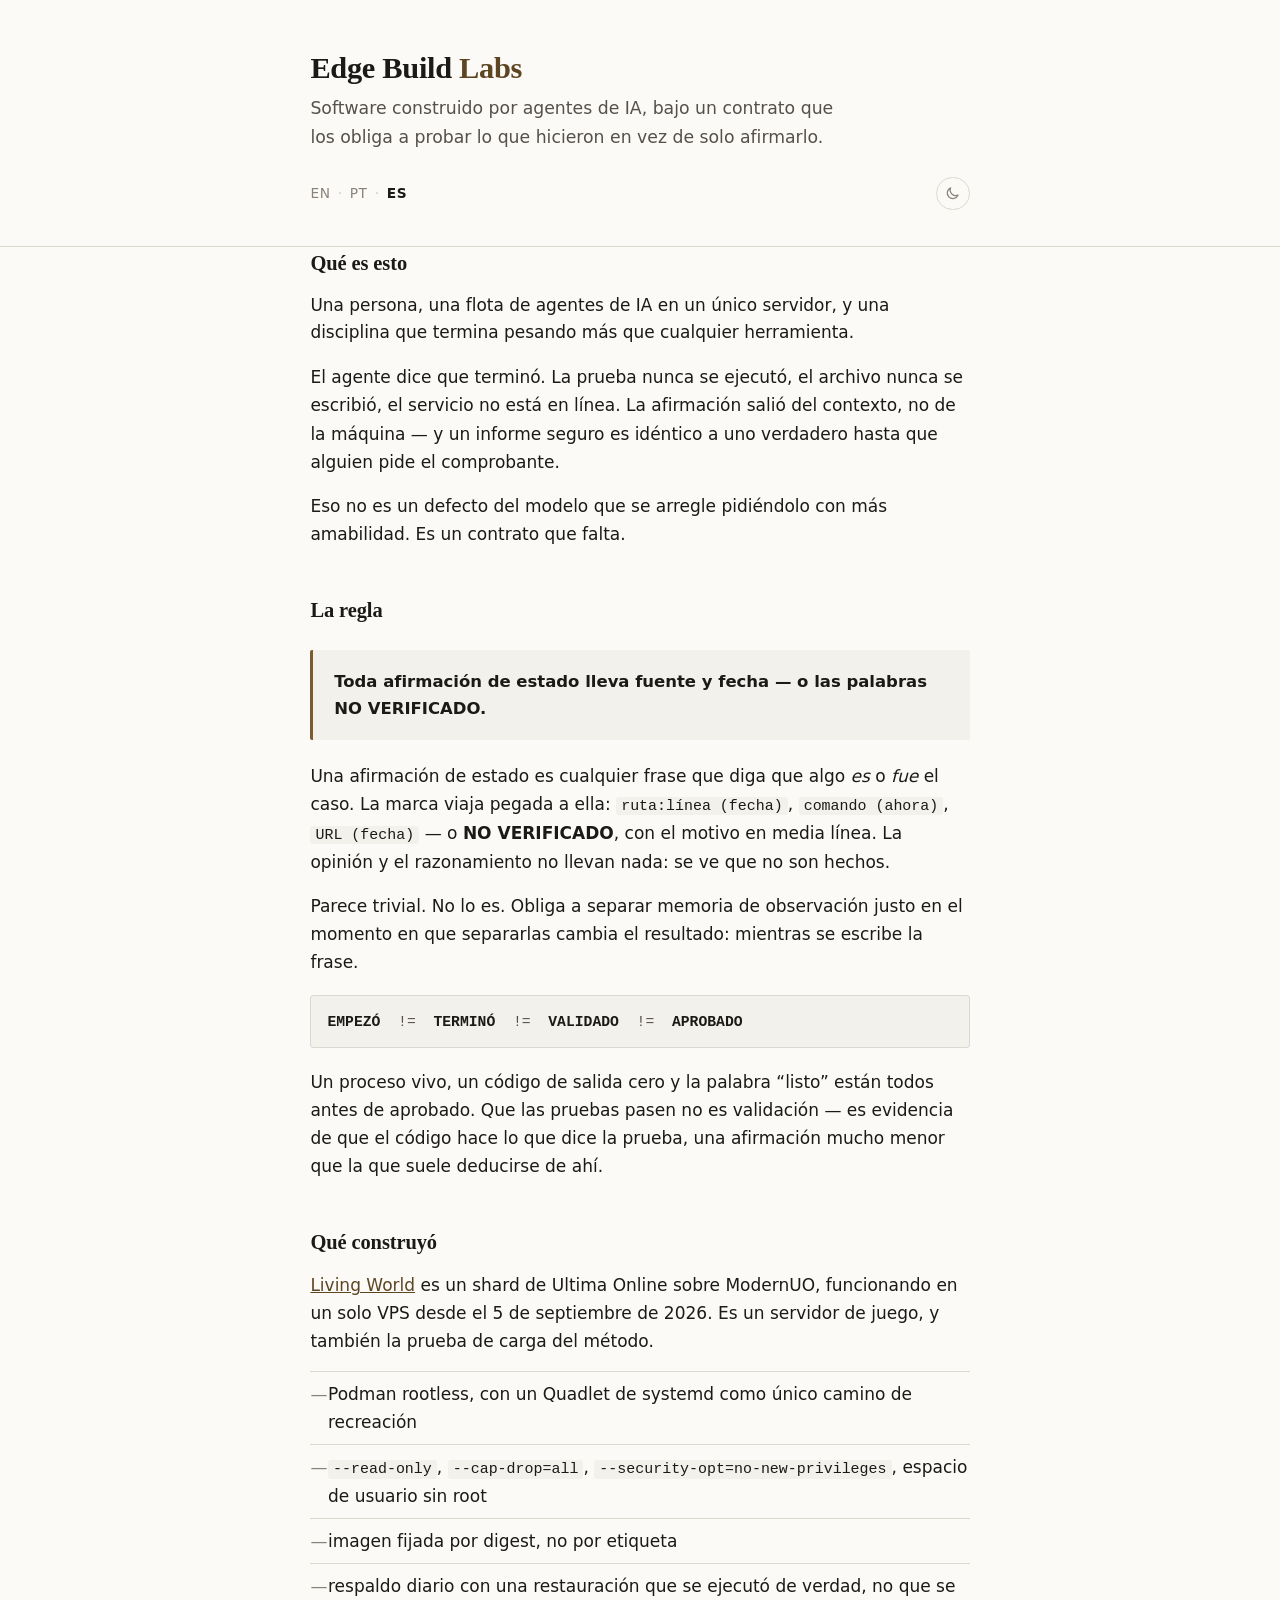
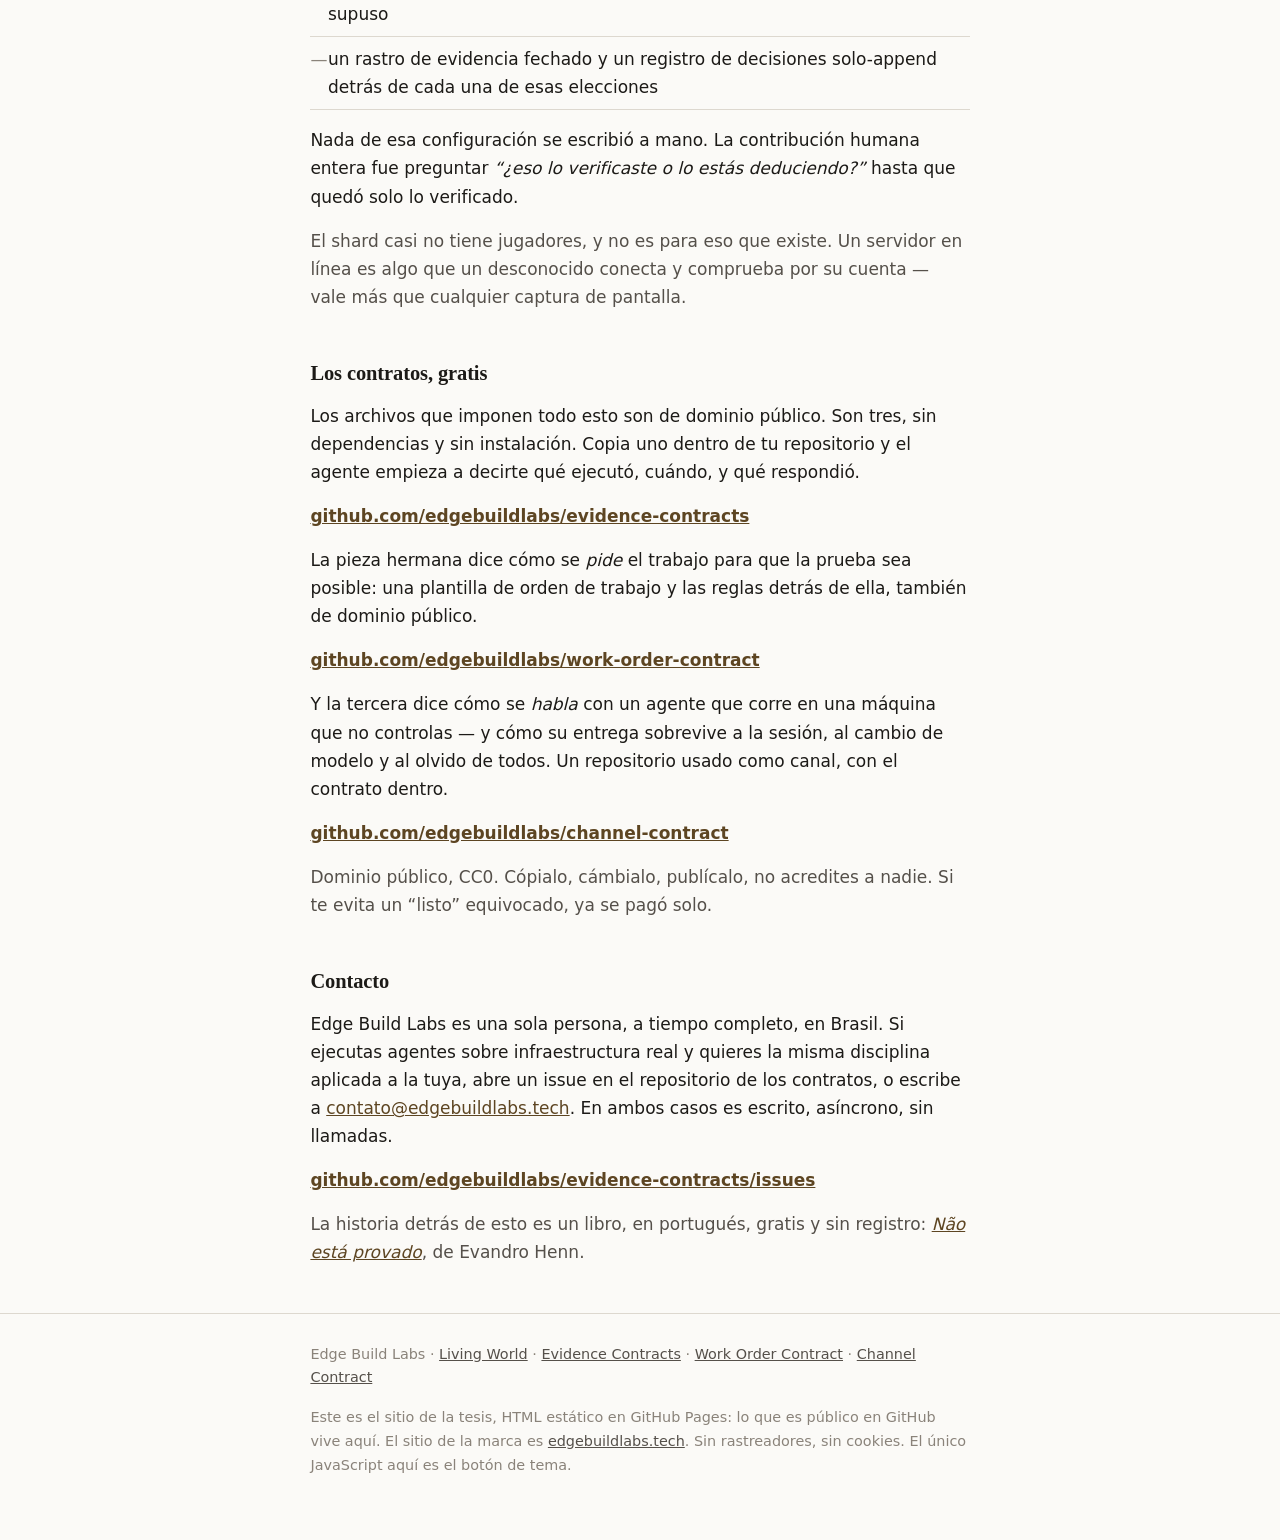
==== commit 97f3d941: "O livro aparece no site da tese, nas tres linguas Uma linha no Contato apontando para edgebuildlabs." ====
--- a/es/index.html
+++ b/es/index.html
@@ -98,6 +98,7 @@
     <h2>Contacto</h2>
     <p>Edge Build Labs es una sola persona, a tiempo completo, en Brasil. Si ejecutas agentes sobre infraestructura real y quieres la misma disciplina aplicada a la tuya, abre un issue en el repositorio de los contratos, o escribe a <a href="mailto:contato@edgebuildlabs.tech">contato@edgebuildlabs.tech</a>. En ambos casos es escrito, asíncrono, sin llamadas.</p>
     <p><a href="https://github.com/edgebuildlabs/evidence-contracts/issues"><strong>github.com/edgebuildlabs/evidence-contracts/issues</strong></a></p>
+    <p class="quiet">La historia detrás de esto es un libro, en portugués, gratis y sin registro: <a href="https://edgebuildlabs.tech/livro/" hreflang="pt-BR"><em>Não está provado</em></a>, de Evandro Henn.</p>
   </section>
 
 </main>
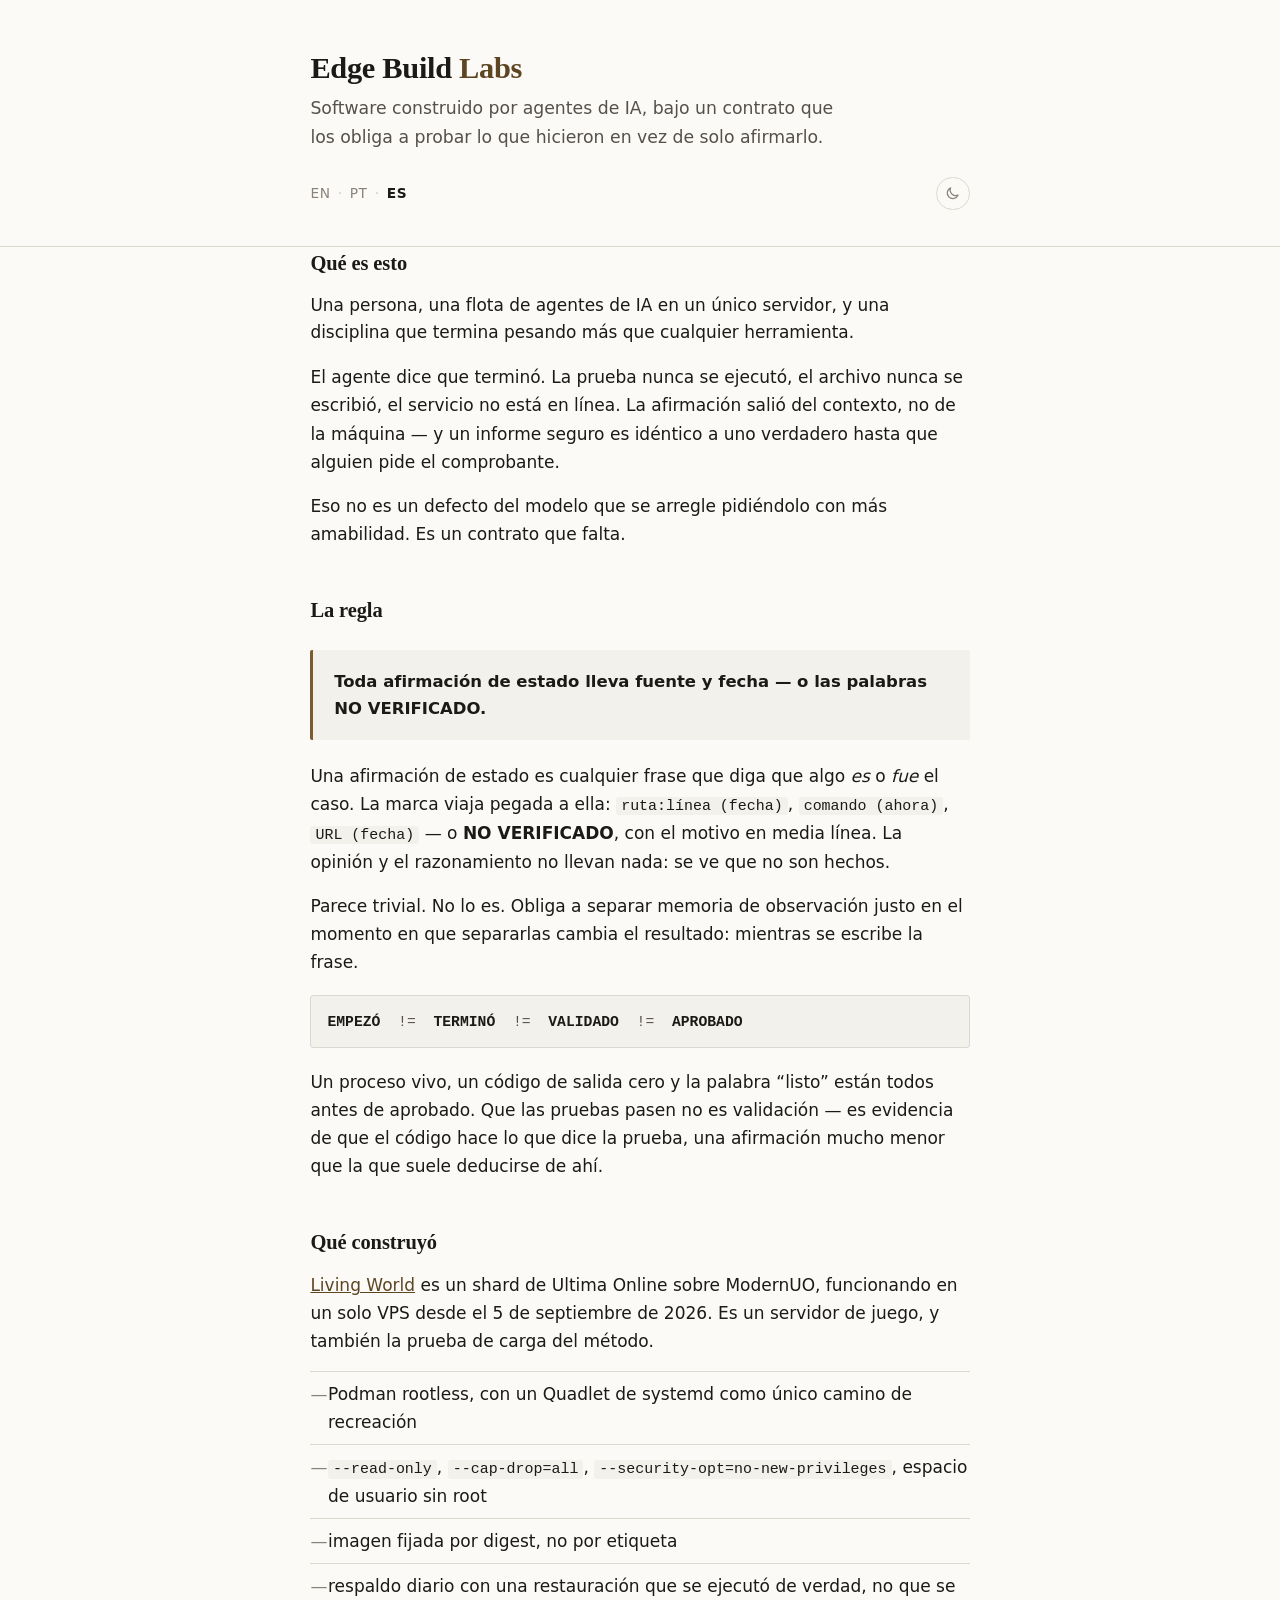
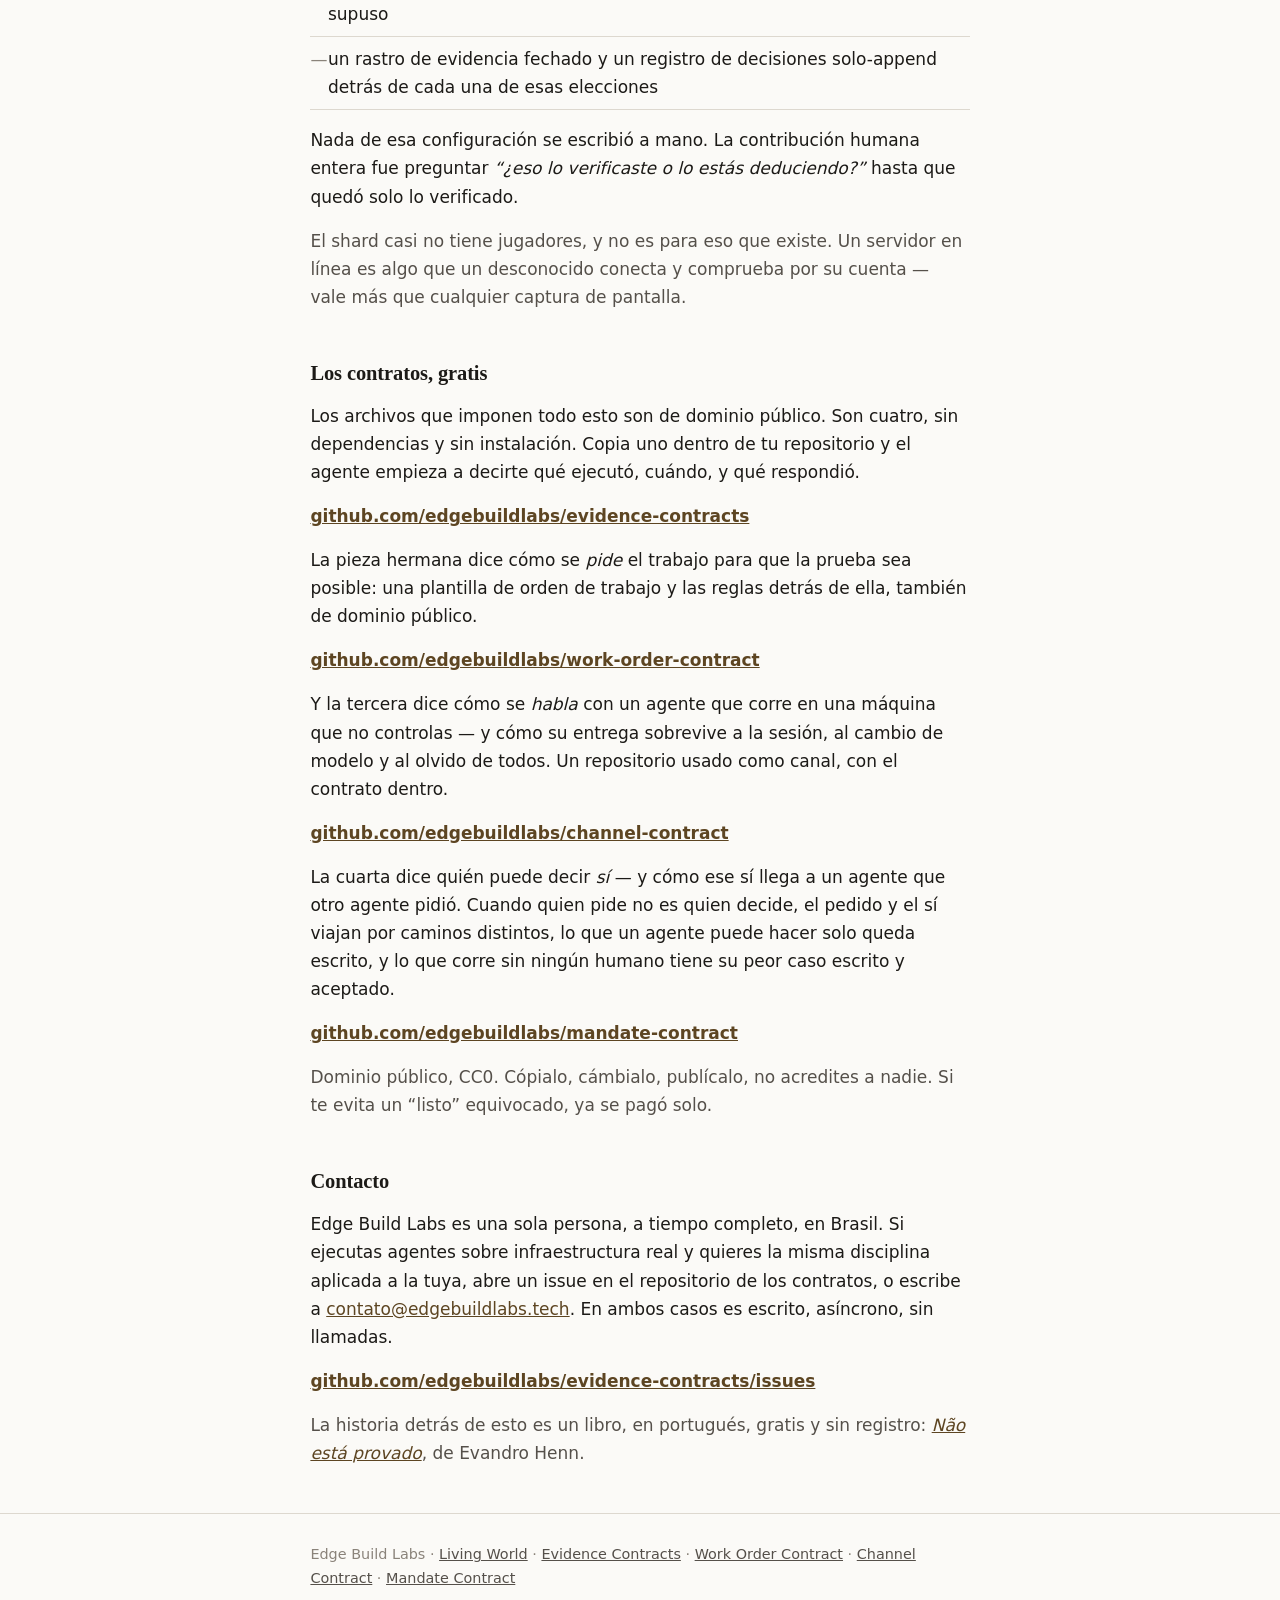
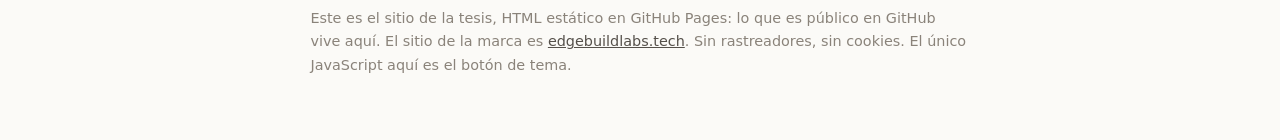
==== commit b6380233: "O quarto contrato no site da tese, nas tres linguas: mandate-contract (quem pode dizer sim, como o s" ====
--- a/es/index.html
+++ b/es/index.html
@@ -85,12 +85,14 @@
 
   <section>
     <h2>Los contratos, gratis</h2>
-    <p>Los archivos que imponen todo esto son de dominio público. Son tres, sin dependencias y sin instalación. Copia uno dentro de tu repositorio y el agente empieza a decirte qué ejecutó, cuándo, y qué respondió.</p>
+    <p>Los archivos que imponen todo esto son de dominio público. Son cuatro, sin dependencias y sin instalación. Copia uno dentro de tu repositorio y el agente empieza a decirte qué ejecutó, cuándo, y qué respondió.</p>
     <p><a href="https://github.com/edgebuildlabs/evidence-contracts"><strong>github.com/edgebuildlabs/evidence-contracts</strong></a></p>
     <p>La pieza hermana dice cómo se <em>pide</em> el trabajo para que la prueba sea posible: una plantilla de orden de trabajo y las reglas detrás de ella, también de dominio público.</p>
     <p><a href="https://github.com/edgebuildlabs/work-order-contract"><strong>github.com/edgebuildlabs/work-order-contract</strong></a></p>
     <p>Y la tercera dice cómo se <em>habla</em> con un agente que corre en una máquina que no controlas &mdash; y cómo su entrega sobrevive a la sesión, al cambio de modelo y al olvido de todos. Un repositorio usado como canal, con el contrato dentro.</p>
     <p><a href="https://github.com/edgebuildlabs/channel-contract"><strong>github.com/edgebuildlabs/channel-contract</strong></a></p>
+    <p>La cuarta dice quién puede decir <em>sí</em> &mdash; y cómo ese sí llega a un agente que otro agente pidió. Cuando quien pide no es quien decide, el pedido y el sí viajan por caminos distintos, lo que un agente puede hacer solo queda escrito, y lo que corre sin ningún humano tiene su peor caso escrito y aceptado.</p>
+    <p><a href="https://github.com/edgebuildlabs/mandate-contract"><strong>github.com/edgebuildlabs/mandate-contract</strong></a></p>
     <p class="quiet">Dominio público, CC0. Cópialo, cámbialo, publícalo, no acredites a nadie. Si te evita un &ldquo;listo&rdquo; equivocado, ya se pagó solo.</p>
   </section>
 
@@ -105,7 +107,7 @@
 
 <footer>
   <div class="wrap">
-    <p>Edge Build Labs · <a href="https://livingworld.edgebuildlabs.tech/">Living World</a> · <a href="https://github.com/edgebuildlabs/evidence-contracts">Evidence Contracts</a> · <a href="https://github.com/edgebuildlabs/work-order-contract">Work Order Contract</a> · <a href="https://github.com/edgebuildlabs/channel-contract">Channel Contract</a></p>
+    <p>Edge Build Labs · <a href="https://livingworld.edgebuildlabs.tech/">Living World</a> · <a href="https://github.com/edgebuildlabs/evidence-contracts">Evidence Contracts</a> · <a href="https://github.com/edgebuildlabs/work-order-contract">Work Order Contract</a> · <a href="https://github.com/edgebuildlabs/channel-contract">Channel Contract</a> · <a href="https://github.com/edgebuildlabs/mandate-contract">Mandate Contract</a></p>
     <p>Este es el sitio de la tesis, HTML estático en GitHub Pages: lo que es público en GitHub vive aquí. El sitio de la marca es <a href="https://edgebuildlabs.tech/">edgebuildlabs.tech</a>. Sin rastreadores, sin cookies. El único JavaScript aquí es el botón de tema.</p>
   </div>
 </footer>
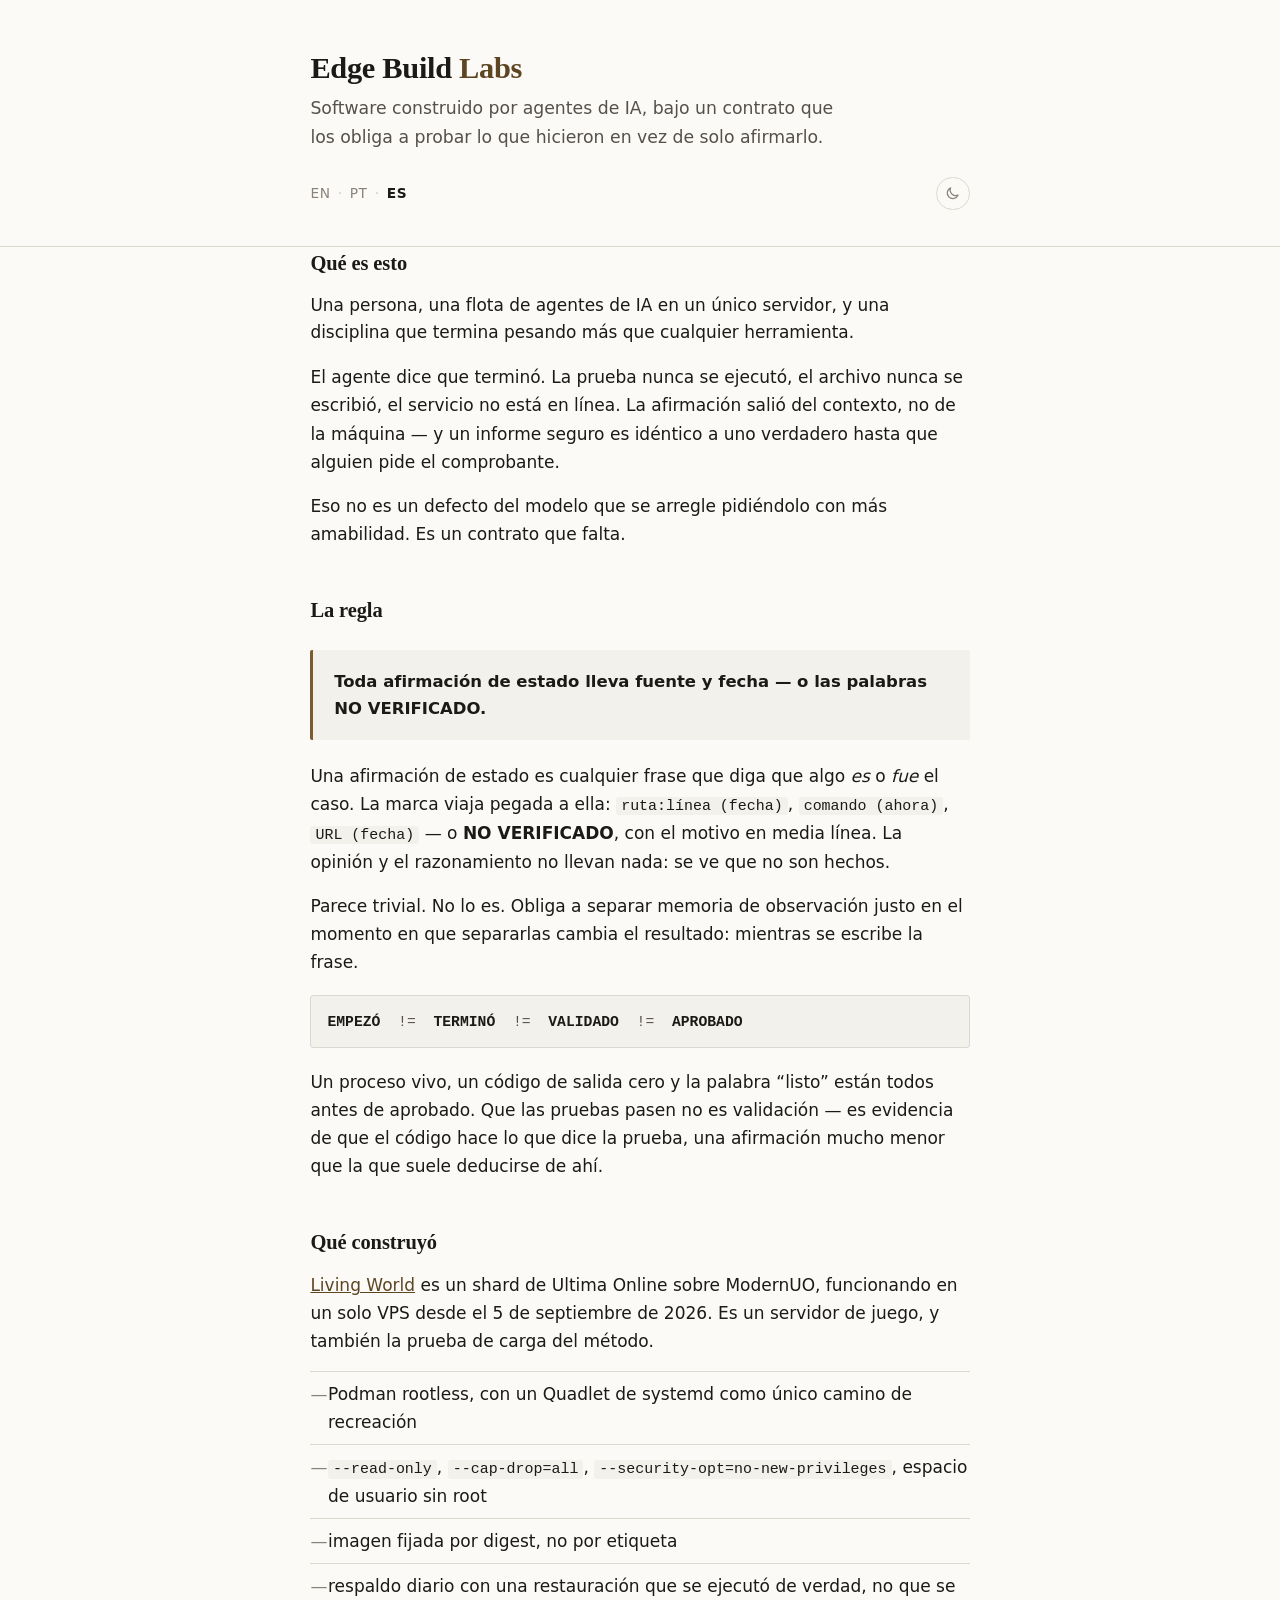
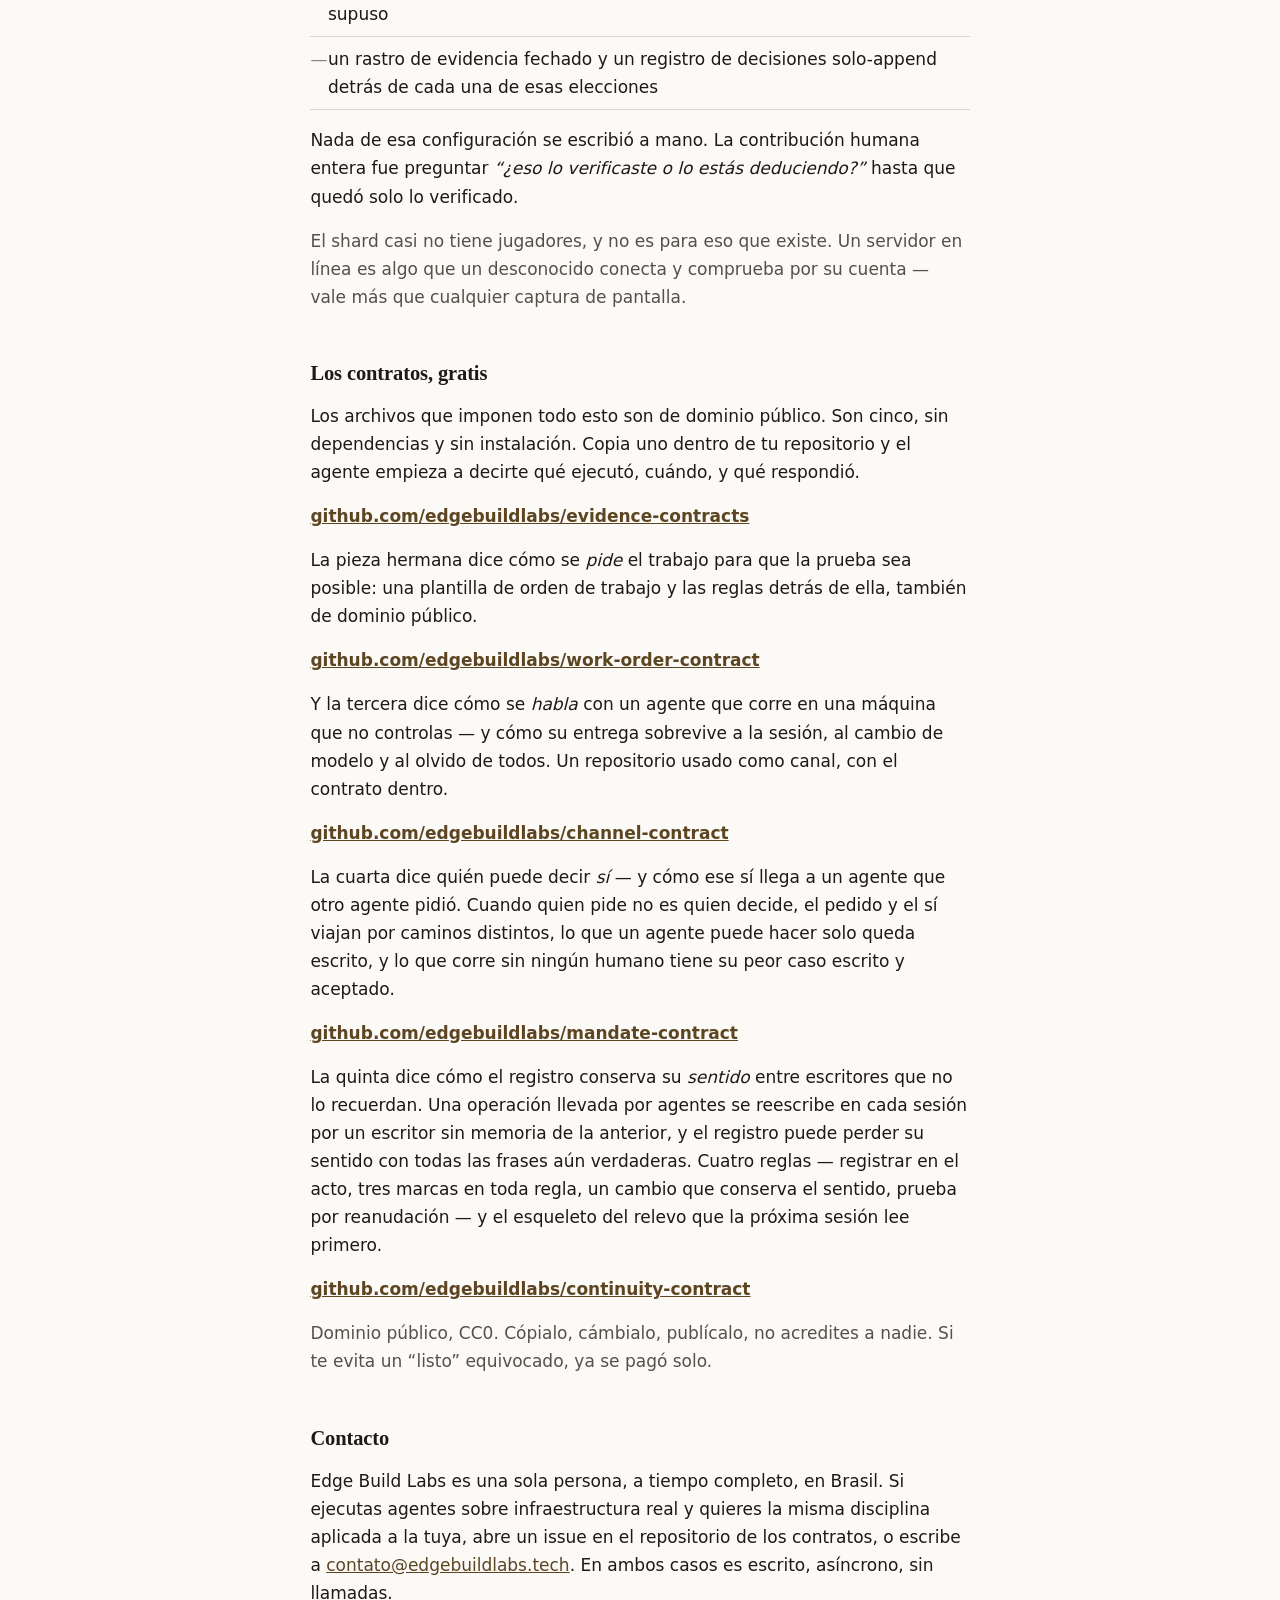
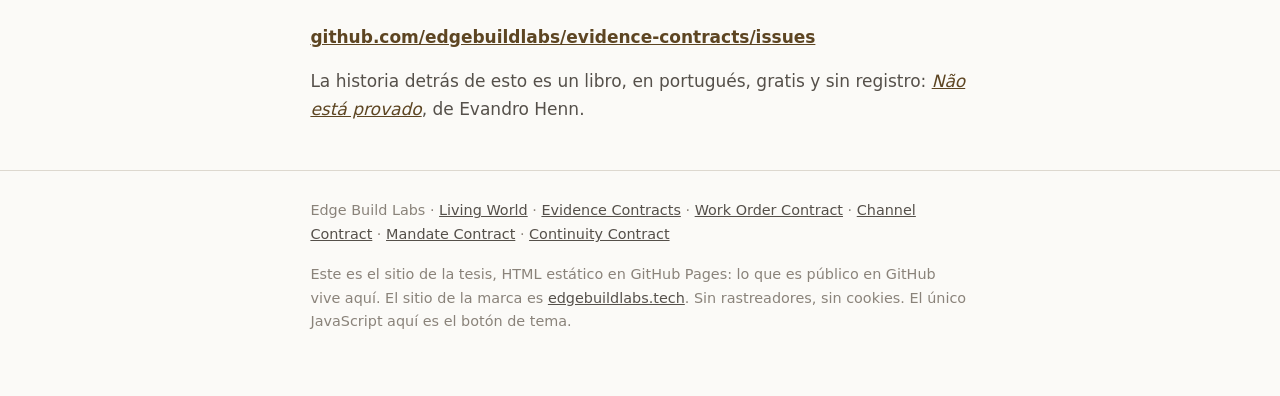
==== commit fda4a057: "O quinto contrato no site da tese, nas tres linguas: continuity-contract (como o registro mantem o s" ====
--- a/es/index.html
+++ b/es/index.html
@@ -85,7 +85,7 @@
 
   <section>
     <h2>Los contratos, gratis</h2>
-    <p>Los archivos que imponen todo esto son de dominio público. Son cuatro, sin dependencias y sin instalación. Copia uno dentro de tu repositorio y el agente empieza a decirte qué ejecutó, cuándo, y qué respondió.</p>
+    <p>Los archivos que imponen todo esto son de dominio público. Son cinco, sin dependencias y sin instalación. Copia uno dentro de tu repositorio y el agente empieza a decirte qué ejecutó, cuándo, y qué respondió.</p>
     <p><a href="https://github.com/edgebuildlabs/evidence-contracts"><strong>github.com/edgebuildlabs/evidence-contracts</strong></a></p>
     <p>La pieza hermana dice cómo se <em>pide</em> el trabajo para que la prueba sea posible: una plantilla de orden de trabajo y las reglas detrás de ella, también de dominio público.</p>
     <p><a href="https://github.com/edgebuildlabs/work-order-contract"><strong>github.com/edgebuildlabs/work-order-contract</strong></a></p>
@@ -93,6 +93,8 @@
     <p><a href="https://github.com/edgebuildlabs/channel-contract"><strong>github.com/edgebuildlabs/channel-contract</strong></a></p>
     <p>La cuarta dice quién puede decir <em>sí</em> &mdash; y cómo ese sí llega a un agente que otro agente pidió. Cuando quien pide no es quien decide, el pedido y el sí viajan por caminos distintos, lo que un agente puede hacer solo queda escrito, y lo que corre sin ningún humano tiene su peor caso escrito y aceptado.</p>
     <p><a href="https://github.com/edgebuildlabs/mandate-contract"><strong>github.com/edgebuildlabs/mandate-contract</strong></a></p>
+    <p>La quinta dice cómo el registro conserva su <em>sentido</em> entre escritores que no lo recuerdan. Una operación llevada por agentes se reescribe en cada sesión por un escritor sin memoria de la anterior, y el registro puede perder su sentido con todas las frases aún verdaderas. Cuatro reglas &mdash; registrar en el acto, tres marcas en toda regla, un cambio que conserva el sentido, prueba por reanudación &mdash; y el esqueleto del relevo que la próxima sesión lee primero.</p>
+    <p><a href="https://github.com/edgebuildlabs/continuity-contract"><strong>github.com/edgebuildlabs/continuity-contract</strong></a></p>
     <p class="quiet">Dominio público, CC0. Cópialo, cámbialo, publícalo, no acredites a nadie. Si te evita un &ldquo;listo&rdquo; equivocado, ya se pagó solo.</p>
   </section>
 
@@ -107,7 +109,7 @@
 
 <footer>
   <div class="wrap">
-    <p>Edge Build Labs · <a href="https://livingworld.edgebuildlabs.tech/">Living World</a> · <a href="https://github.com/edgebuildlabs/evidence-contracts">Evidence Contracts</a> · <a href="https://github.com/edgebuildlabs/work-order-contract">Work Order Contract</a> · <a href="https://github.com/edgebuildlabs/channel-contract">Channel Contract</a> · <a href="https://github.com/edgebuildlabs/mandate-contract">Mandate Contract</a></p>
+    <p>Edge Build Labs · <a href="https://livingworld.edgebuildlabs.tech/">Living World</a> · <a href="https://github.com/edgebuildlabs/evidence-contracts">Evidence Contracts</a> · <a href="https://github.com/edgebuildlabs/work-order-contract">Work Order Contract</a> · <a href="https://github.com/edgebuildlabs/channel-contract">Channel Contract</a> · <a href="https://github.com/edgebuildlabs/mandate-contract">Mandate Contract</a> · <a href="https://github.com/edgebuildlabs/continuity-contract">Continuity Contract</a></p>
     <p>Este es el sitio de la tesis, HTML estático en GitHub Pages: lo que es público en GitHub vive aquí. El sitio de la marca es <a href="https://edgebuildlabs.tech/">edgebuildlabs.tech</a>. Sin rastreadores, sin cookies. El único JavaScript aquí es el botón de tema.</p>
   </div>
 </footer>
